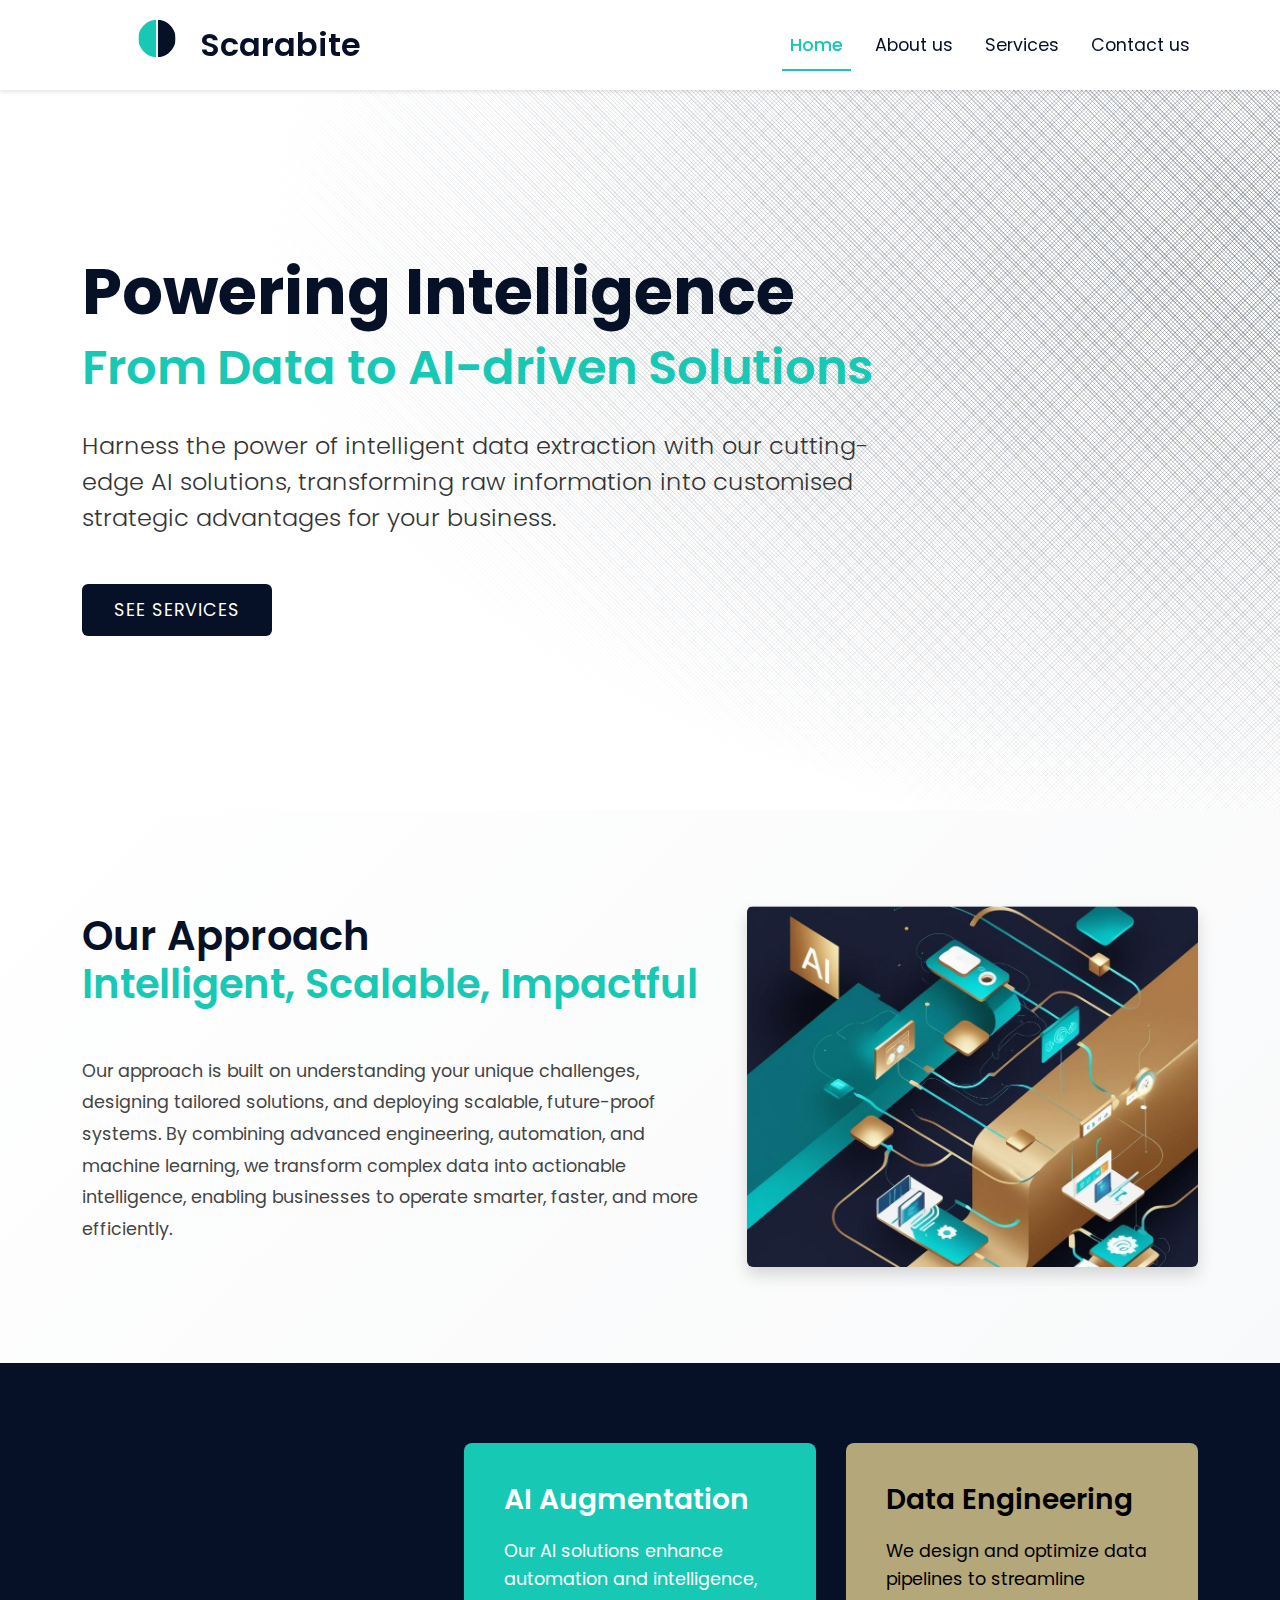
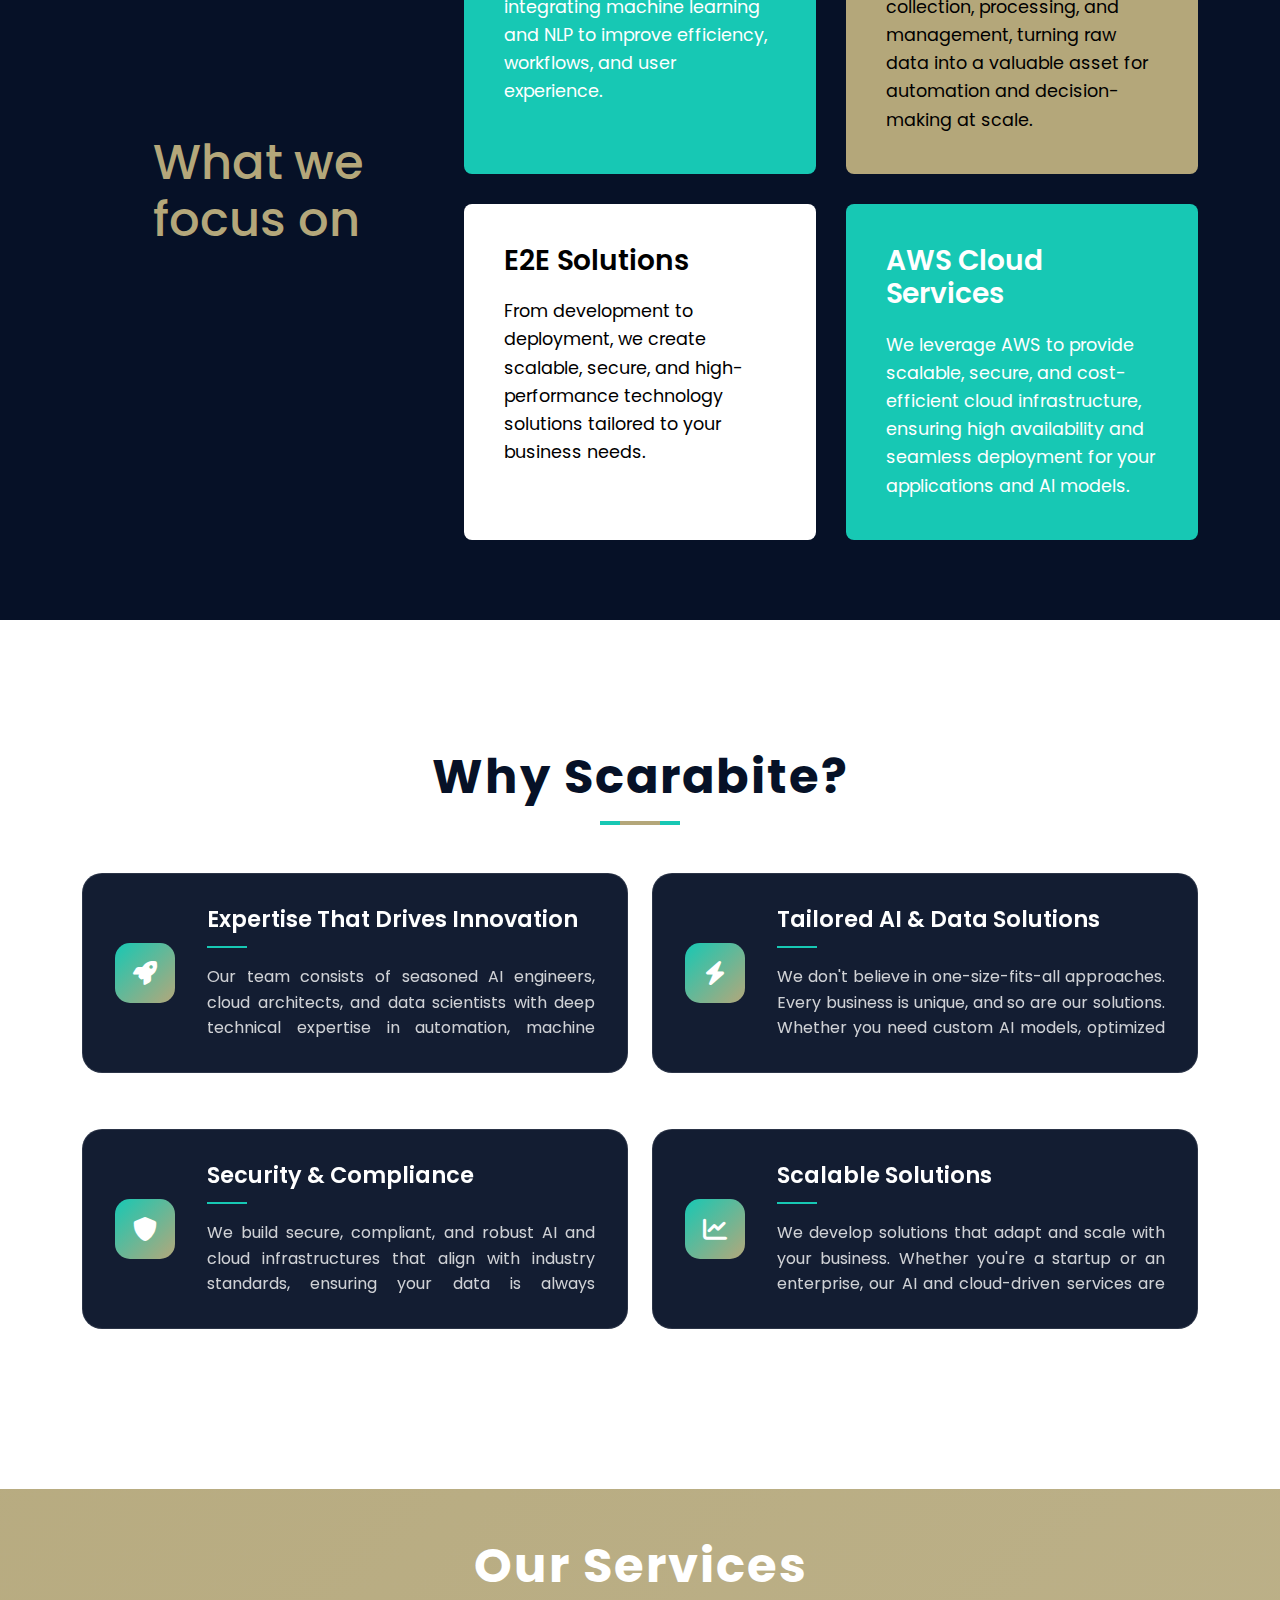
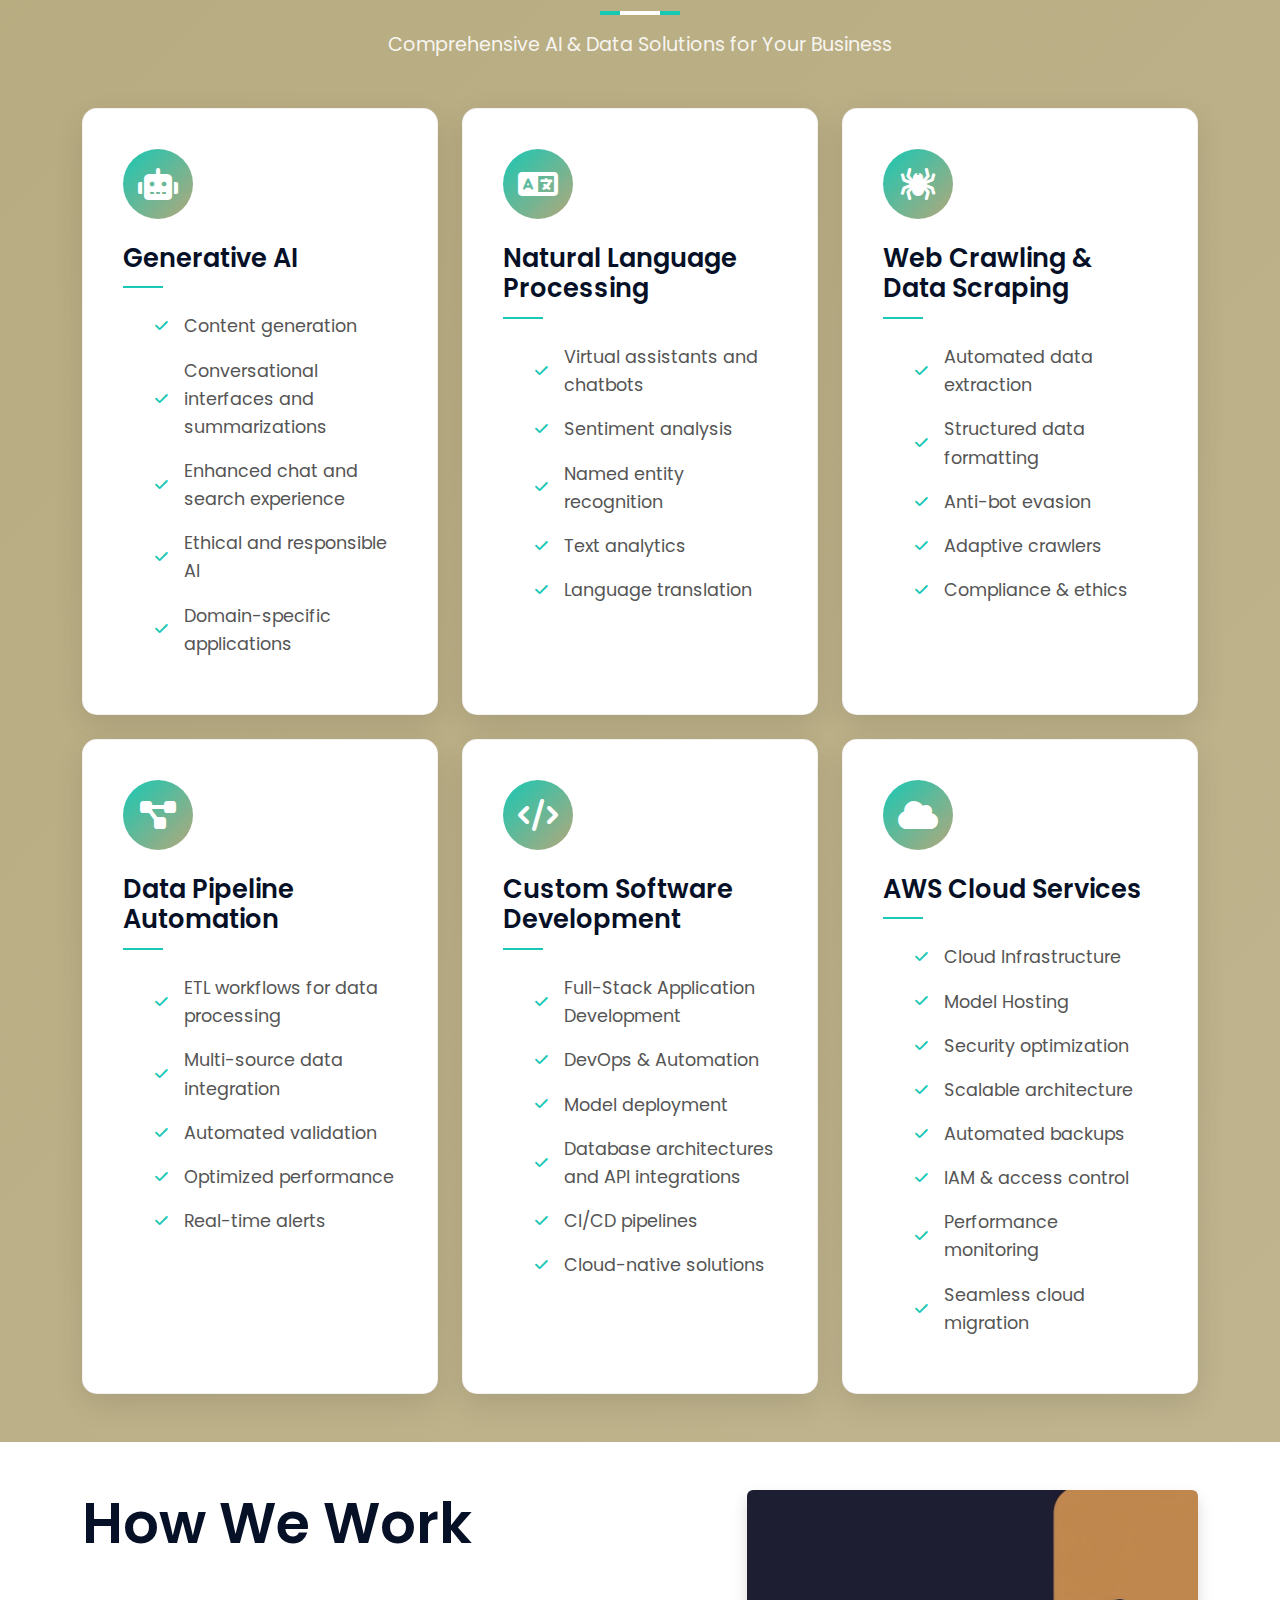
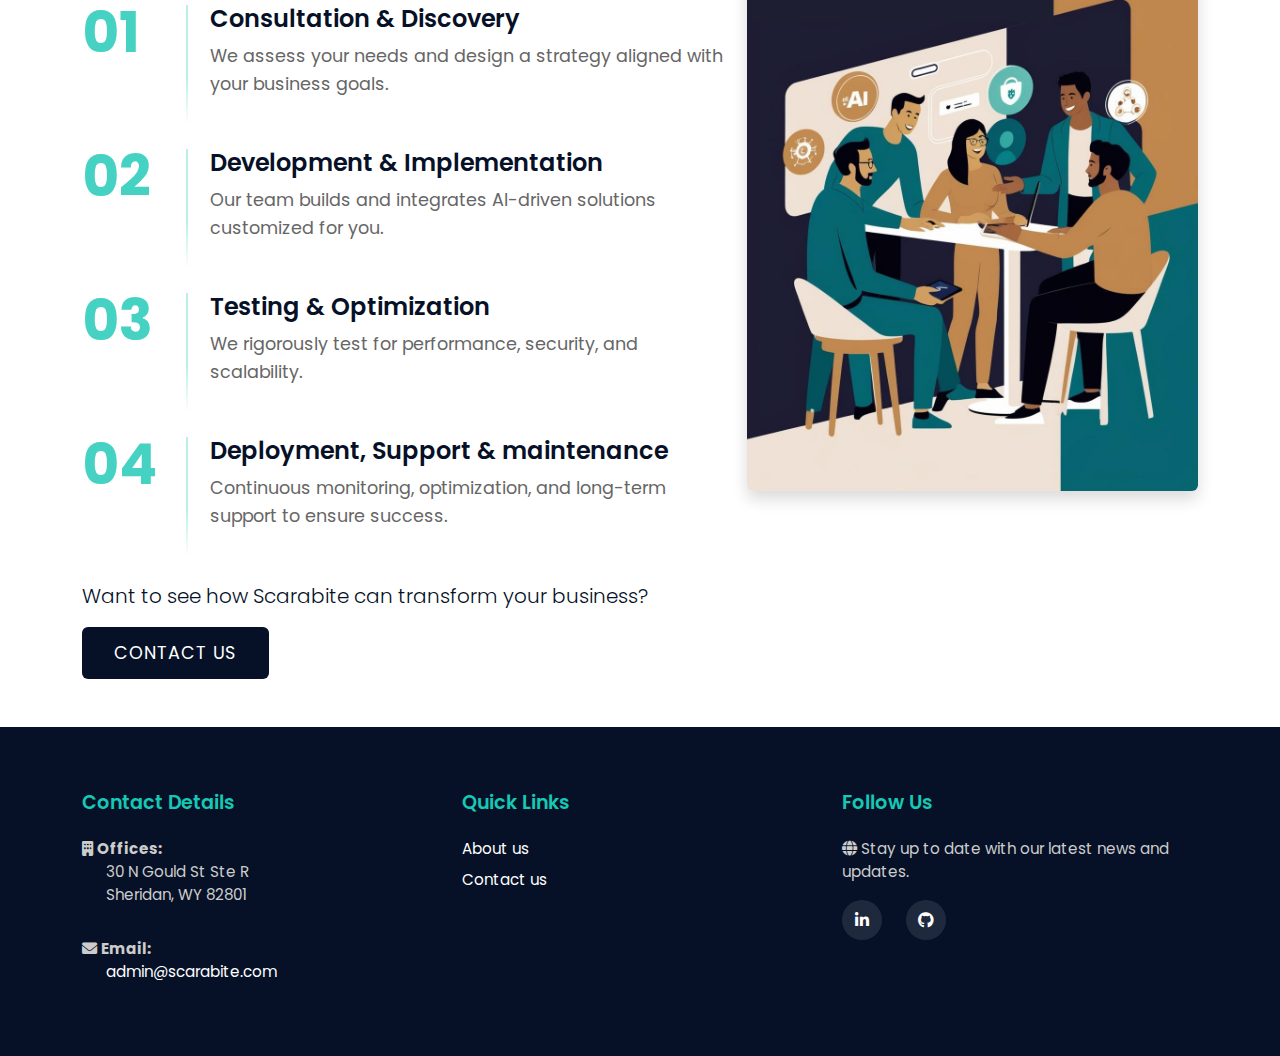
==== index.html @ 79ed215e "Add Google Analytics tracking to website pages" ====
<!DOCTYPE html>
<html lang="en">

<head>
  <meta charset="UTF-8">
  <meta name="viewport" content="width=device-width, initial-scale=1.0">
  <title> Scarabite | Home </title>
  <head-content></head-content>
  <link rel="stylesheet" href="resources/css/main.css">

</head>

<body>
  <site-header></site-header>

  <header class="hero">
    <div class="container">
      <h1>
        Powering Intelligence
        <span class="subtitle">From Data to AI-driven Solutions</span>
      </h1>
      <p class="lead">Harness the power of intelligent data extraction with our cutting-edge AI solutions, transforming
        raw information into customised strategic advantages for your business.</p>

      <a href="services.html" class="btn btn-custom mt-3">See Services</a>
    </div>
  </header>

  <section id="approach" class="approach">
    <div class="container">
      <div class="row align-items-center">
        <div class="col-lg-7">
          <h2>Our Approach
            <span class="subtitle">Intelligent, Scalable, Impactful</span>
          </h2>
          <div class="approach-intro">
            <p>Our approach is built on understanding your unique challenges, designing tailored solutions, and
              deploying
              scalable, future-proof systems. By combining advanced engineering, automation, and machine learning, we
              transform complex data into actionable intelligence, enabling businesses to operate smarter, faster, and
              more
              efficiently.</p>
          </div>
        </div>
        <div class="col-lg-5">
          <div class="approach-image">
            <img src="resources/img/content/our-approach.png" alt="Our Approach" class="img-fluid rounded shadow">
          </div>
        </div>
      </div>
    </div>
  </section>

  <section class="focus-section">
    <div class="container">
      <div class="focus-grid">
        <div class="focus-title-card">
          <h2>What we <br><span class="focus-italic">focus</span> on</h2>
        </div>
        <div class="focus-card teal">
          <h3>AI Augmentation</h3>
          <p>Our AI solutions enhance automation and intelligence, integrating machine learning and NLP to improve
            efficiency, workflows, and user experience.</p>
        </div>
        <div class="focus-card beige">
          <h3>Data Engineering</h3>
          <p>We design and optimize data pipelines to streamline collection, processing, and management, turning raw
            data into a valuable asset for automation and decision-making at scale.</p>
        </div>
        <div class="focus-card white">
          <h3>E2E Solutions</h3>
          <p>From development to deployment, we create scalable, secure, and high-performance technology solutions
            tailored to your business needs.</p>
        </div>
        <div class="focus-card teal">
          <h3>AWS Cloud Services</h3>
          <p>We leverage AWS to provide scalable, secure, and cost-efficient cloud infrastructure, ensuring high
            availability and seamless deployment for your applications and AI models.</p>
        </div>
      </div>
    </div>
  </section>

  <section class="why-us">
    <div class="container">
      <div class="section-header text-center mb-5">
        <h2>Why Scarabite?</h2>
        <div class="section-divider"></div>
      </div>
      <div class="row g-4">
        <div class="col-lg-6">
          <div class="feature-card left">
            <div class="feature-content">
              <div class="feature-icon-wrapper">
                <i class="fas fa-rocket"></i>
              </div>
              <div class="feature-text">
                <h3>Expertise That Drives Innovation</h3>
                <p>Our team consists of seasoned AI engineers, cloud architects, and data scientists with deep technical
                  expertise in automation, machine learning, and cloud infrastructure. We stay ahead of industry trends
                  to
                  provide state-of-the-art solutions that deliver real impact.</p>
              </div>
            </div>
          </div>
        </div>
        <div class="col-lg-6">
          <div class="feature-card right">
            <div class="feature-content">
              <div class="feature-icon-wrapper">
                <i class="fas fa-bolt"></i>
              </div>
              <div class="feature-text">
                <h3>Tailored AI & Data Solutions</h3>
                <p>We don't believe in one-size-fits-all approaches. Every business is unique, and so are our solutions.
                  Whether you need custom AI models, optimized data pipelines, or seamless cloud integration, we design
                  solutions that fit your exact needs.</p>
              </div>
            </div>
          </div>
        </div>
        <div class="col-lg-6">
          <div class="feature-card left">
            <div class="feature-content">
              <div class="feature-icon-wrapper">
                <i class="fas fa-shield-alt"></i>
              </div>
              <div class="feature-text">
                <h3>Security & Compliance</h3>
                <p>We build secure, compliant, and robust AI and cloud infrastructures that align with industry
                  standards,
                  ensuring your data is always protected.</p>
              </div>
            </div>
          </div>
        </div>
        <div class="col-lg-6">
          <div class="feature-card right">
            <div class="feature-content">
              <div class="feature-icon-wrapper">
                <i class="fas fa-chart-line"></i>
              </div>
              <div class="feature-text">
                <h3>Scalable Solutions</h3>
                <p>We develop solutions that adapt and scale with your business. Whether you're a startup or an
                  enterprise,
                  our AI and cloud-driven services are designed to optimize performance while reducing costs.</p>
              </div>
            </div>
          </div>
        </div>
      </div>
    </div>
  </section>

  <section id="services" class="services-section py-5">
    <div class="container">
      <div class="section-header text-center mb-5">
        <h2>Our Services</h2>
        <div class="section-divider"></div>
        <p class="section-subtitle">Comprehensive AI & Data Solutions for Your Business</p>
      </div>
      <div class="row g-4">
        <div class="col-md-4">
          <div class="service-card">
            <div class="service-icon">
              <i class="fas fa-robot"></i>
            </div>
            <h3>Generative AI</h3>
            <ul class="service-list">
              <li><i class="fas fa-check"></i>Content generation</li>
              <li><i class="fas fa-check"></i>Conversational interfaces and summarizations</li>
              <li><i class="fas fa-check"></i>Enhanced chat and search experience</li>
              <li><i class="fas fa-check"></i>Ethical and responsible AI</li>
              <li><i class="fas fa-check"></i>Domain-specific applications</li>
            </ul>
          </div>
        </div>
        <div class="col-md-4">
          <div class="service-card">
            <div class="service-icon">
              <i class="fas fa-language"></i>
            </div>
            <h3>Natural Language Processing</h3>
            <ul class="service-list">
              <li><i class="fas fa-check"></i>Virtual assistants and chatbots</li>
              <li><i class="fas fa-check"></i>Sentiment analysis</li>
              <li><i class="fas fa-check"></i>Named entity recognition</li>
              <li><i class="fas fa-check"></i>Text analytics</li>
              <li><i class="fas fa-check"></i>Language translation</li>
            </ul>
          </div>
        </div>
        <div class="col-md-4">
          <div class="service-card">
            <div class="service-icon">
              <i class="fas fa-spider"></i>
            </div>
            <h3>Web Crawling & Data Scraping</h3>
            <ul class="service-list">
              <li><i class="fas fa-check"></i>Automated data extraction</li>
              <li><i class="fas fa-check"></i>Structured data formatting</li>
              <li><i class="fas fa-check"></i>Anti-bot evasion</li>
              <li><i class="fas fa-check"></i>Adaptive crawlers</li>
              <li><i class="fas fa-check"></i>Compliance & ethics</li>
            </ul>
          </div>
        </div>
        <div class="col-md-4">
          <div class="service-card">
            <div class="service-icon">
              <i class="fas fa-project-diagram"></i>
            </div>
            <h3>Data Pipeline Automation</h3>
            <ul class="service-list">
              <li><i class="fas fa-check"></i>ETL workflows for data processing</li>
              <li><i class="fas fa-check"></i>Multi-source data integration</li>
              <li><i class="fas fa-check"></i>Automated validation</li>
              <li><i class="fas fa-check"></i>Optimized performance</li>
              <li><i class="fas fa-check"></i>Real-time alerts</li>
            </ul>
          </div>
        </div>
        <div class="col-md-4">
          <div class="service-card">
            <div class="service-icon">
              <i class="fas fa-code"></i>
            </div>
            <h3>Custom Software Development</h3>
            <ul class="service-list">
              <li><i class="fas fa-check"></i>Full-Stack Application Development</li>
              <li><i class="fas fa-check"></i>DevOps & Automation</li>
              <li><i class="fas fa-check"></i>Model deployment</li>
              <li><i class="fas fa-check"></i>Database architectures and API integrations</li>
              <li><i class="fas fa-check"></i>CI/CD pipelines</li>
              <li><i class="fas fa-check"></i>Cloud-native solutions</li>
            </ul>
          </div>
        </div>
        <div class="col-md-4">
          <div class="service-card">
            <div class="service-icon">
              <i class="fas fa-cloud"></i>
            </div>
            <h3>AWS Cloud Services</h3>
            <ul class="service-list">
              <li><i class="fas fa-check"></i>Cloud Infrastructure</li>
              <li><i class="fas fa-check"></i>Model Hosting</li>
              <li><i class="fas fa-check"></i>Security optimization</li>
              <li><i class="fas fa-check"></i>Scalable architecture</li>
              <li><i class="fas fa-check"></i>Automated backups</li>
              <li><i class="fas fa-check"></i>IAM & access control</li>
              <li><i class="fas fa-check"></i>Performance monitoring</li>
              <li><i class="fas fa-check"></i>Seamless cloud migration</li>
            </ul>
          </div>
        </div>
      </div>
    </div>
  </section>

  <section id="how-we-work" class="how-we-work py-5">
    <div class="container">
      <div class="row">
        <div class="col-lg-7">
          <h2 class="mb-5">How We Work</h2>

          <div class="work-step mb-4">
            <div class="step-number">01</div>
            <div class="step-content">
              <h3>Consultation & Discovery</h3>
              <p>We assess your needs and design a strategy aligned with your business goals.</p>
            </div>
          </div>

          <div class="work-step mb-4">
            <div class="step-number">02</div>
            <div class="step-content">
              <h3>Development & Implementation</h3>
              <p>Our team builds and integrates AI-driven solutions customized for you.</p>
            </div>
          </div>

          <div class="work-step mb-4">
            <div class="step-number">03</div>
            <div class="step-content">
              <h3>Testing & Optimization</h3>
              <p>We rigorously test for performance, security, and scalability.</p>
            </div>
          </div>

          <div class="work-step mb-4">
            <div class="step-number">04</div>
            <div class="step-content">
              <h3>Deployment, Support & maintenance</h3>
              <p>Continuous monitoring, optimization, and long-term support to ensure success.</p>
            </div>
          </div>

          <div class="mt-4">
            <p class="lead">Want to see how Scarabite can transform your business? </p>
            <a href="contact.html" class="btn btn-dark">CONTACT US</a>
          </div>
        </div>
        <div class="col-lg-5">
          <img src="resources/img/content/how-we-work.png" alt="How We Work Process" class="img-fluid rounded shadow">
        </div>
      </div>
    </div>
  </section>

  <site-footer></site-footer>

  <script src="https://cdn.jsdelivr.net/npm/bootstrap@5.3.0/dist/js/bootstrap.bundle.min.js"></script>
  <script src="components/header.js"></script>
  <script src="components/footer.js"></script>
  <script src="components/head.js"></script>
  <!-- Google tag (gtag.js) -->
  <script async src="https://www.googletagmanager.com/gtag/js?id=G-2GZDHECJCL"></script>
  <script>
    window.dataLayer = window.dataLayer || [];
    function gtag() { dataLayer.push(arguments); }
    gtag('js', new Date());
  </script>
</body>

</html>
---- resources/css/main.css ----
/* Import Poppins font from Google Fonts */
@import url('https://fonts.googleapis.com/css2?family=Poppins:wght@300;400;500;600;700&display=swap');

/* Define accent color variable */
:root {
    --brand-teal: #17C8B4;
    --neutral-beige: #B4A77A;
    --deep-blue: #061127;
}

body {
    font-family: 'Poppins', sans-serif;
    margin: 0;
    padding: 0;
    box-sizing: border-box;
    color: var(--deep-blue);
}

.logo {
    display: block;
    margin: 0;
    width: 150px;
    margin-bottom: -0.8rem;
    margin-top: -0.8em;
}

.navbar-brand {
    font-size: 2rem;
    display: flex;
    align-items: center;
    gap: 0.5rem;
}

.brand-text {
    color: var(--deep-blue);
    font-size: 2rem;
    font-weight: 600;
    margin-left: -2.5rem;
}

.navbar {
    background-color: white;
    box-shadow: 0 2px 4px rgba(0, 0, 0, 0.1);
    padding: 1rem 0;
}

.navbar-toggler {
    border: none;
    padding: 0.5rem;
    color: var(--deep-blue);
}

.navbar-toggler:focus {
    box-shadow: none;
    outline: none;
}

.navbar-toggler-icon {
    background-image: url("data:image/svg+xml,%3csvg xmlns='http://www.w3.org/2000/svg' viewBox='0 0 30 30'%3e%3cpath stroke='rgba%286, 17, 39, 0.75%29' stroke-linecap='round' stroke-miterlimit='10' stroke-width='2' d='M4 7h22M4 15h22M4 23h22'/%3e%3c/svg%3e");
}

.navbar-nav .nav-link {
    font-size: 1.1rem;
    margin-left: 1rem;
    color: var(--deep-blue);
}

.navbar-nav .nav-link.active,
.navbar-nav .nav-link[aria-current="page"] {
    color: var(--brand-teal);
    font-weight: 500;
    position: relative;
}

.navbar-nav .nav-link.active::after,
.navbar-nav .nav-link[aria-current="page"]::after {
    content: '';
    position: absolute;
    bottom: -5px;
    left: 0;
    width: 100%;
    height: 2px;
    background-color: var(--brand-teal);
    transform: scaleX(1);
    transition: transform 0.3s ease;
}

.navbar-nav .nav-link:hover {
    color: var(--brand-teal);
}

/* Hero section */
.hero {
    background: white;
    min-height: 90vh;
    padding-top: 80px;
    display: flex;
    align-items: center;
    color: black;
    text-align: left;
    position: relative;
    overflow: hidden;
}


.hero::before {
    background: linear-gradient(90deg, var(--deep-blue), var(--brand-teal));
    content: '';
    position: absolute;
    top: 0;
    right: -10%;
    width: 100%;
    height: 150%;
    background-image: repeating-linear-gradient(45deg,
            transparent,
            transparent 2px,
            rgba(6, 17, 39, 0.3) 2px,
            rgba(6, 17, 39, 0.3) 3px);
    -webkit-mask-image: radial-gradient(ellipse 80% 50% at 90% 20%,
            black,
            transparent);
    mask-image: radial-gradient(ellipse 80% 50% at 90% 20%,
            black,
            transparent);
    transform-origin: top right;
    animation: waveFlow 20s ease-in-out infinite;
}

.hero::after {
    content: '';
    position: absolute;
    top: -10%;
    right: -10%;
    width: 100%;
    height: 150%;
    background-image: repeating-linear-gradient(-45deg,
            transparent,
            transparent 2px,
            rgba(6, 17, 39, 0.24) 2px,
            rgba(6, 17, 39, 0.24) 3px);
    -webkit-mask-image: radial-gradient(ellipse 70% 50% at 95% 30%,
            black,
            transparent);
    mask-image: radial-gradient(ellipse 70% 50% at 95% 30%,
            black,
            transparent);
    transform-origin: top right;
    animation: waveFlow 15s ease-in-out infinite reverse;
}

.hero .container {
    position: relative;
    z-index: 2;
}

.hero h1 {
    font-size: 4rem;
    font-weight: 700;
    margin-bottom: 2rem;
    line-height: 1.2;
    color: var(--deep-blue);
    text-shadow: none;
    display: flex;
    flex-direction: column;
    gap: 0.5rem;
}

.hero h1 .subtitle {
    font-size: 3rem;
    color: var(--brand-teal);
    font-weight: 600;
    display: block;
}

.hero .lead {
    font-size: 1.5rem;
    font-weight: 300;
    margin-bottom: 2rem;
    max-width: 800px;
    margin-left: 0;
    margin-right: auto;
    text-shadow: none;
    color: #333;
}

.hero .btn-custom {
    background-color: var(--deep-blue);
    color: white;
    border: none;
    padding: 0.8rem 2rem;
    font-size: 1.1rem;
    text-transform: uppercase;
    letter-spacing: 1px;
    transition: all 0.3s ease;
    display: inline-block;
    margin: 0 auto;
    width: fit-content;
    cursor: pointer;
    position: relative;
    z-index: 10;
}

.hero .btn-custom:hover {
    background-color: var(--brand-teal);
    color: white;
    transform: translateY(-2px);
    box-shadow: 0 5px 15px rgba(6, 17, 39, 0.2);
    text-decoration: none;
}

.hero .btn-custom:active {
    transform: translateY(2px);
    box-shadow: 0 2px 8px rgba(6, 17, 39, 0.1);
}

/* Approach section */
.approach {
    padding: 6rem 0;
    background: linear-gradient(135deg, #ffffff 0%, #f8f9fa 100%);
}

.approach h2 {
    font-size: 2.5rem;
    font-weight: 600;
    margin-bottom: 3rem;
}

.approach h2 .subtitle {
    font-size: 2.5rem;
    color: var(--brand-teal);
    font-weight: 600;
    display: block;
}

.approach-intro {
    max-width: 900px;
    margin: 0;
    text-align: left;
    font-size: 1.1rem;
    line-height: 1.8;
    color: #444;
}

/* Focus section */
.focus-section {
    padding: 80px 0;
    background-color: var(--deep-blue);
    color: white;
}

.focus-grid {
    display: grid;
    grid-template-columns: 1fr 1fr 1fr;
    gap: 30px;
}

.focus-title-card {
    grid-row: 1 / 3;
    display: flex;
    align-items: center;
    justify-content: center;
    color: var(--neutral-beige);
}

.focus-title-card h2 {
    font-size: 3rem;
    font-weight: 500;
    margin: 0;
    line-height: 1.2;
}

.focus-card {
    padding: 40px;
    border-radius: 8px;
    transition: transform 0.3s ease;
}

.focus-card:hover {
    transform: translateY(-5px);
}

.focus-card.teal {
    background-color: var(--brand-teal);
}

.focus-card.beige {
    background-color: var(--neutral-beige);
    color: black;
}

.focus-card.white {
    background-color: white;
    color: black;
}

.focus-card h3 {
    font-size: 1.75rem;
    font-weight: 600;
    margin-bottom: 20px;
}

.focus-card p {
    font-size: 1.1rem;
    line-height: 1.6;
    margin: 0;
}

/* ----------------------------------- */
/* Why Us section */
/* ---------------------------  */

.why-us {
    padding: 8rem 0;
    position: relative;
    overflow: hidden;
}

.why-us::before {
    content: '';
    position: absolute;
    top: 0;
    left: 0;
    right: 0;
    bottom: 0;
    background: url("data:image/svg+xml,%3Csvg width='60' height='60' viewBox='0 0 60 60' xmlns='http://www.w3.org/2000/svg'%3E%3Cg fill='none' fill-rule='evenodd'%3E%3Cg fill='%23ffffff' fill-opacity='0.03'%3E%3Cpath d='M36 34v-4h-2v4h-4v2h4v4h2v-4h4v-2h-4zm0-30V0h-2v4h-4v2h4v4h2V6h4V4h-4zM6 34v-4H4v4H0v2h4v4h2v-4h4v-2H6zM6 4V0H4v4H0v2h4v4h2V6h4V4H6z'/%3E%3C/g%3E%3C/g%3E%3C/svg%3E");
    opacity: 0.1;
}

.why-us .section-header {
    margin-bottom: 4rem;
}

.why-us .section-header h2 {
    font-size: 3rem;
    font-weight: 700;
    margin-bottom: 1rem;
    /* text-transform: uppercase; */
    letter-spacing: 2px;
}

.why-us .section-divider {
    width: 80px;
    height: 4px;
    background: var(--brand-teal);
    margin: 1rem auto;
    position: relative;
}

.why-us .section-divider::after {
    content: '';
    position: absolute;
    top: 0;
    left: 50%;
    transform: translateX(-50%);
    width: 40px;
    height: 100%;
    background: var(--neutral-beige);
}

.feature-card {
    background-color: rgba(6, 17, 39, 0.95);
    -webkit-backdrop-filter: blur(10px);
    backdrop-filter: blur(10px);
    border: 1px solid rgba(255, 255, 255, 0.1);
    border-radius: 20px;
    padding: 2rem;
    margin-bottom: 2rem;
    transition: all 0.4s ease;
    position: relative;
    overflow: hidden;
    height: 200px;
    display: flex;
    align-items: center;
}

.why-us .feature-card::before {
    content: '';
    position: absolute;
    top: 0;
    left: 0;
    width: 100%;
    height: 100%;
    background: linear-gradient(135deg, rgba(23, 200, 180, 0.1) 0%, rgba(180, 167, 122, 0.1) 100%);
    opacity: 0;
    transition: opacity 0.4s ease;
}

.feature-card:hover {
    transform: translateX(10px);
    background-color: rgba(6, 17, 39, 0.85);
    border-color: rgba(255, 255, 255, 0.2);
}

.feature-card.left:hover {
    transform: translateX(-10px);
}

.feature-content {
    display: flex;
    align-items: center;
    gap: 2rem;
    height: 100%;
}

.feature-icon-wrapper {
    width: 60px;
    height: 60px;
    background: linear-gradient(135deg, var(--brand-teal) 0%, var(--neutral-beige) 100%);
    border-radius: 15px;
    display: flex;
    align-items: center;
    justify-content: center;
    flex-shrink: 0;
    transition: all 0.4s ease;
}

.feature-icon-wrapper i {
    font-size: 1.5rem;
    color: white;
    transition: all 0.4s ease;
}

.feature-card:hover .feature-icon-wrapper {
    transform: scale(1.1) rotate(5deg);
}

.feature-text {
    flex: 1;
    height: 100%;
    display: flex;
    flex-direction: column;
    justify-content: center;
}

.feature-text h3 {
    font-size: 1.4rem;
    font-weight: 600;
    color: white;
    margin-bottom: 1rem;
    position: relative;
    padding-bottom: 15px;
}

.feature-text h3::after {
    content: '';
    position: absolute;
    bottom: 0;
    left: 0;
    width: 40px;
    height: 2px;
    background: var(--brand-teal);
    transition: width 0.3s ease;
}

.feature-card:hover .feature-text h3::after {
    width: 60px;
}

.feature-text p {
    color: rgba(255, 255, 255, 0.8);
    line-height: 1.6;
    margin: 0;
    font-size: 1rem;
    text-align: justify;
    -webkit-hyphens: auto;
    hyphens: auto;
    display: -webkit-box;
    -webkit-line-clamp: 4;
    -webkit-box-orient: vertical;
    overflow: hidden;
}

/* Services section */
.services-section {
    background: linear-gradient(135deg, rgba(180, 167, 122, 0.95) 0%, rgba(180, 167, 122, 0.85) 100%);
    padding: 8rem 0 6rem;
    position: relative;
    overflow: hidden;
}

.services-section::before {
    content: '';
    position: absolute;
    top: 0;
    left: 0;
    right: 0;
    bottom: 0;
    background: url("data:image/svg+xml,%3Csvg width='60' height='60' viewBox='0 0 60 60' xmlns='http://www.w3.org/2000/svg'%3E%3Cg fill='none' fill-rule='evenodd'%3E%3Cg fill='%23ffffff' fill-opacity='0.05'%3E%3Cpath d='M36 34v-4h-2v4h-4v2h4v4h2v-4h4v-2h-4zm0-30V0h-2v4h-4v2h4v4h2V6h4V4h-4zM6 34v-4H4v4H0v2h4v4h2v-4h4v-2H6zM6 4V0H4v4H0v2h4v4h2V6h4V4H6z'/%3E%3C/g%3E%3C/g%3E%3C/svg%3E");
    opacity: 0.1;
}

.section-header {
    position: relative;
    margin-bottom: 4rem;
}

.services-section .section-header h2 {
    color: white;
    font-size: 3rem;
    font-weight: 700;
    margin-bottom: 1rem;
    /* text-transform: uppercase; */
    letter-spacing: 2px;
}

.section-divider {
    width: 80px;
    height: 4px;
    background: var(--brand-teal);
    margin: 1rem auto;
    position: relative;
}

.section-divider::after {
    content: '';
    position: absolute;
    top: 0;
    left: 50%;
    transform: translateX(-50%);
    width: 40px;
    height: 100%;
    background: white;
}

.section-subtitle {
    color: rgba(255, 255, 255, 0.9);
    font-size: 1.2rem;
    margin-top: 1rem;
}

.service-card {
    background-color: white;
    padding: 2.5rem;
    border-radius: 15px;
    box-shadow: 0 10px 30px rgba(0, 0, 0, 0.1);
    height: 100%;
    transition: all 0.4s cubic-bezier(0.165, 0.84, 0.44, 1);
    position: relative;
    overflow: hidden;
    border: 1px solid rgba(0, 0, 0, 0.05);
}

.service-card::before {
    content: '';
    position: absolute;
    top: 0;
    left: 0;
    width: 100%;
    height: 4px;
    background: var(--brand-teal);
    transform: scaleX(0);
    transform-origin: left;
    transition: transform 0.4s ease;
}

.service-card:hover {
    transform: translateY(-10px);
    box-shadow: 0 20px 40px rgba(0, 0, 0, 0.15);
}

.service-card:hover::before {
    transform: scaleX(1);
}

.service-icon {
    width: 70px;
    height: 70px;
    background: linear-gradient(135deg, var(--brand-teal) 0%, var(--neutral-beige) 100%);
    border-radius: 50%;
    display: flex;
    align-items: center;
    justify-content: center;
    margin-bottom: 1.5rem;
    transition: all 0.3s ease;
}

.service-icon i {
    font-size: 2rem;
    color: white;
}

.service-card:hover .service-icon {
    transform: scale(1.1) rotate(5deg);
}

.service-card h3 {
    color: var(--deep-blue);
    font-size: 1.6rem;
    font-weight: 600;
    margin-bottom: 1.5rem;
    position: relative;
    padding-bottom: 15px;
}

.service-card h3::after {
    content: '';
    position: absolute;
    bottom: 0;
    left: 0;
    width: 40px;
    height: 2px;
    background: var(--brand-teal);
    transition: width 0.3s ease;
}

.service-card:hover h3::after {
    width: 60px;
}

.service-list {
    list-style: none;
    padding-left: 0;
    margin-top: 1.5rem;
}

.service-list li {
    margin-bottom: 1rem;
    position: relative;
    padding-left: 2rem;
    color: #555;
    font-size: 1.1rem;
    line-height: 1.6;
    display: flex;
    align-items: center;
}

.service-list li i {
    color: var(--brand-teal);
    margin-right: 1rem;
    font-size: 0.9rem;
    transition: transform 0.3s ease;
}

.service-card:hover .service-list li i {
    transform: translateX(5px);
}

/* How We Work section */
.how-we-work {
    background-color: #ffffff;
    padding: 100px 0;
}

.how-we-work h2 {
    font-size: 3.5rem;
    font-weight: 600;
    color: var(--deep-blue);
}

.work-step {
    display: flex;
    align-items: flex-start;
    gap: 3rem;
    position: relative;
    min-height: 120px;
    padding-left: 0;
}

.step-number {
    font-size: 3.5rem;
    font-weight: 700;
    color: var(--brand-teal);
    line-height: 1;
    width: 80px;
    opacity: 0.8;
    text-align: right;
    padding-right: 1.5rem;
    position: relative;
    z-index: 1;
    flex-shrink: 0;
}

.step-content {
    flex: 1;
    position: relative;
    z-index: 1;
    padding-left: 0;
}

.step-content h3 {
    font-size: 1.5rem;
    font-weight: 600;
    color: var(--deep-blue);
    margin-bottom: 0.5rem;
}

.step-content p {
    font-size: 1.1rem;
    color: #666;
    line-height: 1.6;
    margin: 0;
}

.work-step:not(:last-child)::after {
    content: '';
    position: absolute;
    left: calc(80px + 1.5rem);
    top: 0;
    width: 2px;
    height: 100%;
    background: linear-gradient(to bottom, var(--brand-teal) 60%, transparent);
    opacity: 0.3;
    z-index: 0;
}

.how-we-work .btn-dark {
    background-color: var(--deep-blue);
    color: white;
    border: none;
    padding: 0.8rem 2rem;
    font-size: 1.1rem;
    text-transform: uppercase;
    letter-spacing: 1px;
    transition: all 0.3s ease;
    display: inline-block;
    margin: 0 auto;
    width: fit-content;
    cursor: pointer;
    position: relative;
    z-index: 10;
}

.how-we-work .btn-dark:hover {
    background-color: var(--brand-teal);
    color: white;
    transform: translateY(-2px);
    box-shadow: 0 5px 15px rgba(6, 17, 39, 0.2);
    text-decoration: none;
}

.how-we-work .btn-dark:active {
    transform: translateY(2px);
    box-shadow: 0 2px 8px rgba(6, 17, 39, 0.1);
}

/* Footer */
.footer {
    background-color: var(--deep-blue);
    color: #fff;
    padding: 4rem 0 2rem;
}

.footer h4 {
    color: var(--brand-teal);
    font-size: 1.2rem;
    font-weight: 600;
    margin-bottom: 1.5rem;
}

.footer-contact {
    margin-bottom: 2rem;
}

.footer-contact p {
    color: #ccc;
    margin-bottom: 0.5rem;
    font-size: 0.95rem;
}

.footer-contact a {
    color: #fff;
    text-decoration: none;
    transition: color 0.3s ease;
}

.footer-contact a:hover {
    color: var(--brand-teal);
}

.social-links {
    list-style: none;
    padding: 0;
    margin: 1rem 0;
    display: flex;
    gap: 1.5rem;
}

.social-links a {
    color: #fff;
    transition: all 0.3s ease;
    display: flex;
    align-items: center;
    justify-content: center;
    width: 40px;
    height: 40px;
    border-radius: 50%;
    background: rgba(255, 255, 255, 0.1);
}

.social-links a:hover {
    color: var(--brand-teal);
    background: rgba(255, 255, 255, 0.2);
    transform: translateY(-3px);
}

.footer-bottom {
    border-top: 1px solid rgba(255, 255, 255, 0.1);
    margin-top: 3rem;
    padding-top: 2rem;
    text-align: center;
    color: #999;
    font-size: 0.9rem;
}



/* Animations */
@keyframes waveFlow {
    0% {
        transform: rotate(0deg);
    }

    100% {
        transform: rotate(360deg);
    }
}

/* Media Queries */
@media (max-width: 992px) {
    .focus-grid {
        grid-template-columns: 1fr 1fr;
    }

    .focus-title-card {
        grid-column: 1 / -1;
        grid-row: 1;
        padding: 40px;
    }

    .how-we-work {
        padding: 60px 0;
    }

    .how-we-work h2 {
        font-size: 2.8rem;
        margin-bottom: 3rem;
    }

    .step-number {
        font-size: 3rem;
        min-width: 60px;
    }

    .step-content h3 {
        font-size: 1.3rem;
    }

    .work-step:not(:last-child)::after {
        left: calc(60px + 1.5rem);
    }
}

@media (max-width: 768px) {
    .hero {
        padding-top: 100px;
        min-height: 100vh;
    }

    .hero h1 {
        font-size: 2.5rem;
    }

    .hero h1 .subtitle {
        font-size: 2rem;
    }

    .hero .lead {
        font-size: 1.2rem;
    }

    .feature-card {
        margin-bottom: 2rem;
    }

    .how-we-work h2 {
        font-size: 2.4rem;
    }

    .work-step {
        gap: 1.5rem;
    }

    .step-number {
        font-size: 2.5rem;
        min-width: 50px;
    }

    .step-content h3 {
        font-size: 1.2rem;
    }

    .step-content p {
        font-size: 1rem;
    }

    .work-step:not(:last-child)::after {
        left: calc(50px + 1.5rem);
    }

    /* Add responsive styles for contact section */
    .how-we-work .mt-4 {
        padding: 1.5rem;
        text-align: center;
    }

    .how-we-work .lead {
        font-size: 1.1rem;
        margin-bottom: 1.5rem;
        padding: 0 1rem;
    }

    .how-we-work .btn-dark {
        width: 100%;
        max-width: 280px;
        padding: 1rem;
        margin: 0 auto;
        display: block;
        font-size: 1rem;
    }

    .focus-grid {
        grid-template-columns: 1fr;
    }

    .focus-title-card h2 {
        font-size: 2.5rem;
    }

    .services-section {
        padding: 6rem 0 4rem;
    }

    .section-header h2 {
        font-size: 2.5rem;
    }

    .section-subtitle {
        font-size: 1.1rem;
    }

    .service-card {
        padding: 2rem;
    }

    .service-icon {
        width: 60px;
        height: 60px;
    }

    .service-icon i {
        font-size: 1.8rem;
    }

    .service-card h3 {
        font-size: 1.4rem;
    }

    .service-list li {
        font-size: 1rem;
    }

    .why-us {
        padding: 6rem 0;
    }

    .why-us h2 {
        font-size: 2.5rem;
    }

    .feature-card {
        height: 180px;
        padding: 1.5rem;
    }

    .feature-content {
        gap: 1.5rem;
    }

    .feature-icon-wrapper {
        width: 50px;
        height: 50px;
    }

    .feature-icon-wrapper i {
        font-size: 1.3rem;
    }

    .feature-text h3 {
        font-size: 1.3rem;
    }
}

@media (max-width: 991px) {
    .navbar-collapse {
        background: white;
        padding: 1rem;
        border-radius: 8px;
        margin-top: 1rem;
        box-shadow: 0 4px 6px rgba(0, 0, 0, 0.1);
    }

    .navbar-nav .nav-link {
        margin: 0.5rem 0;
        padding: 0.5rem 1rem;
        border-radius: 4px;
    }

    .navbar-nav .nav-link:hover {
        background-color: rgba(23, 200, 180, 0.1);
    }

    .logo {
        width: 120px;
        margin: 0;
    }
}
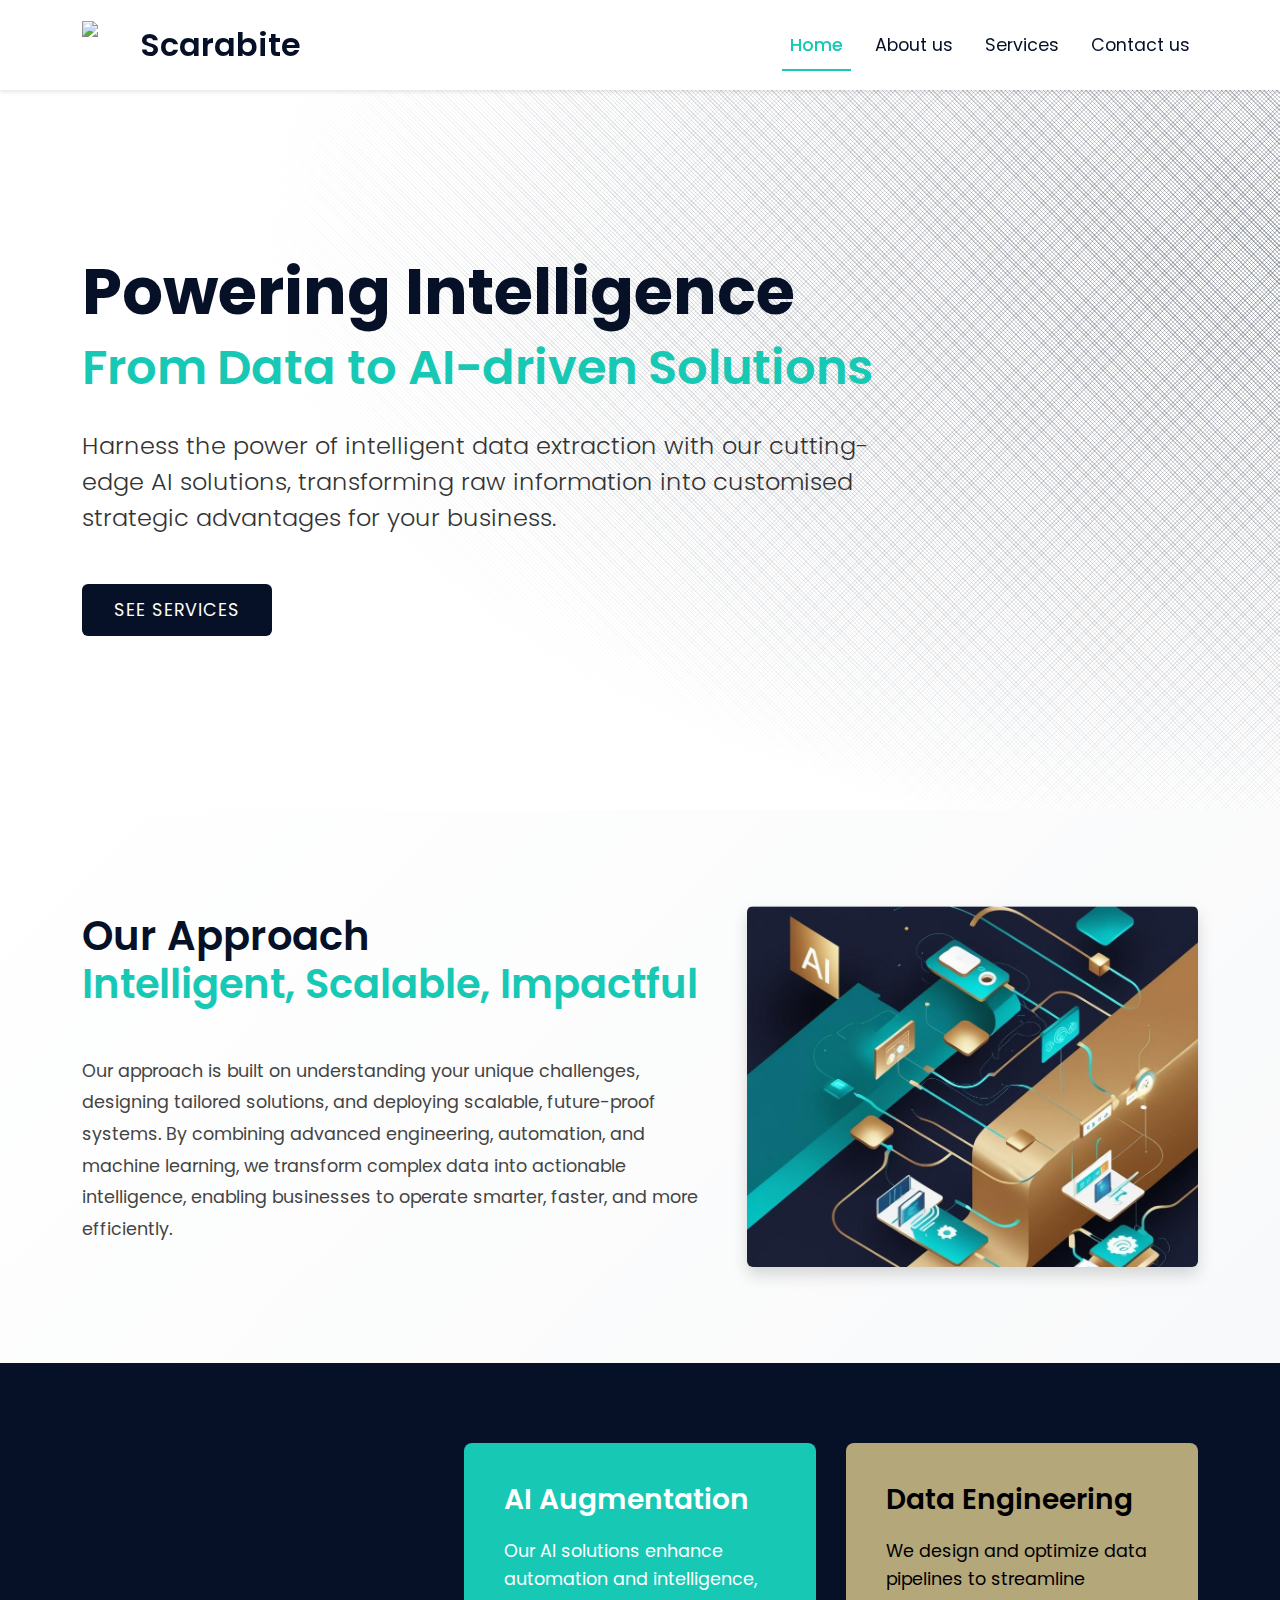
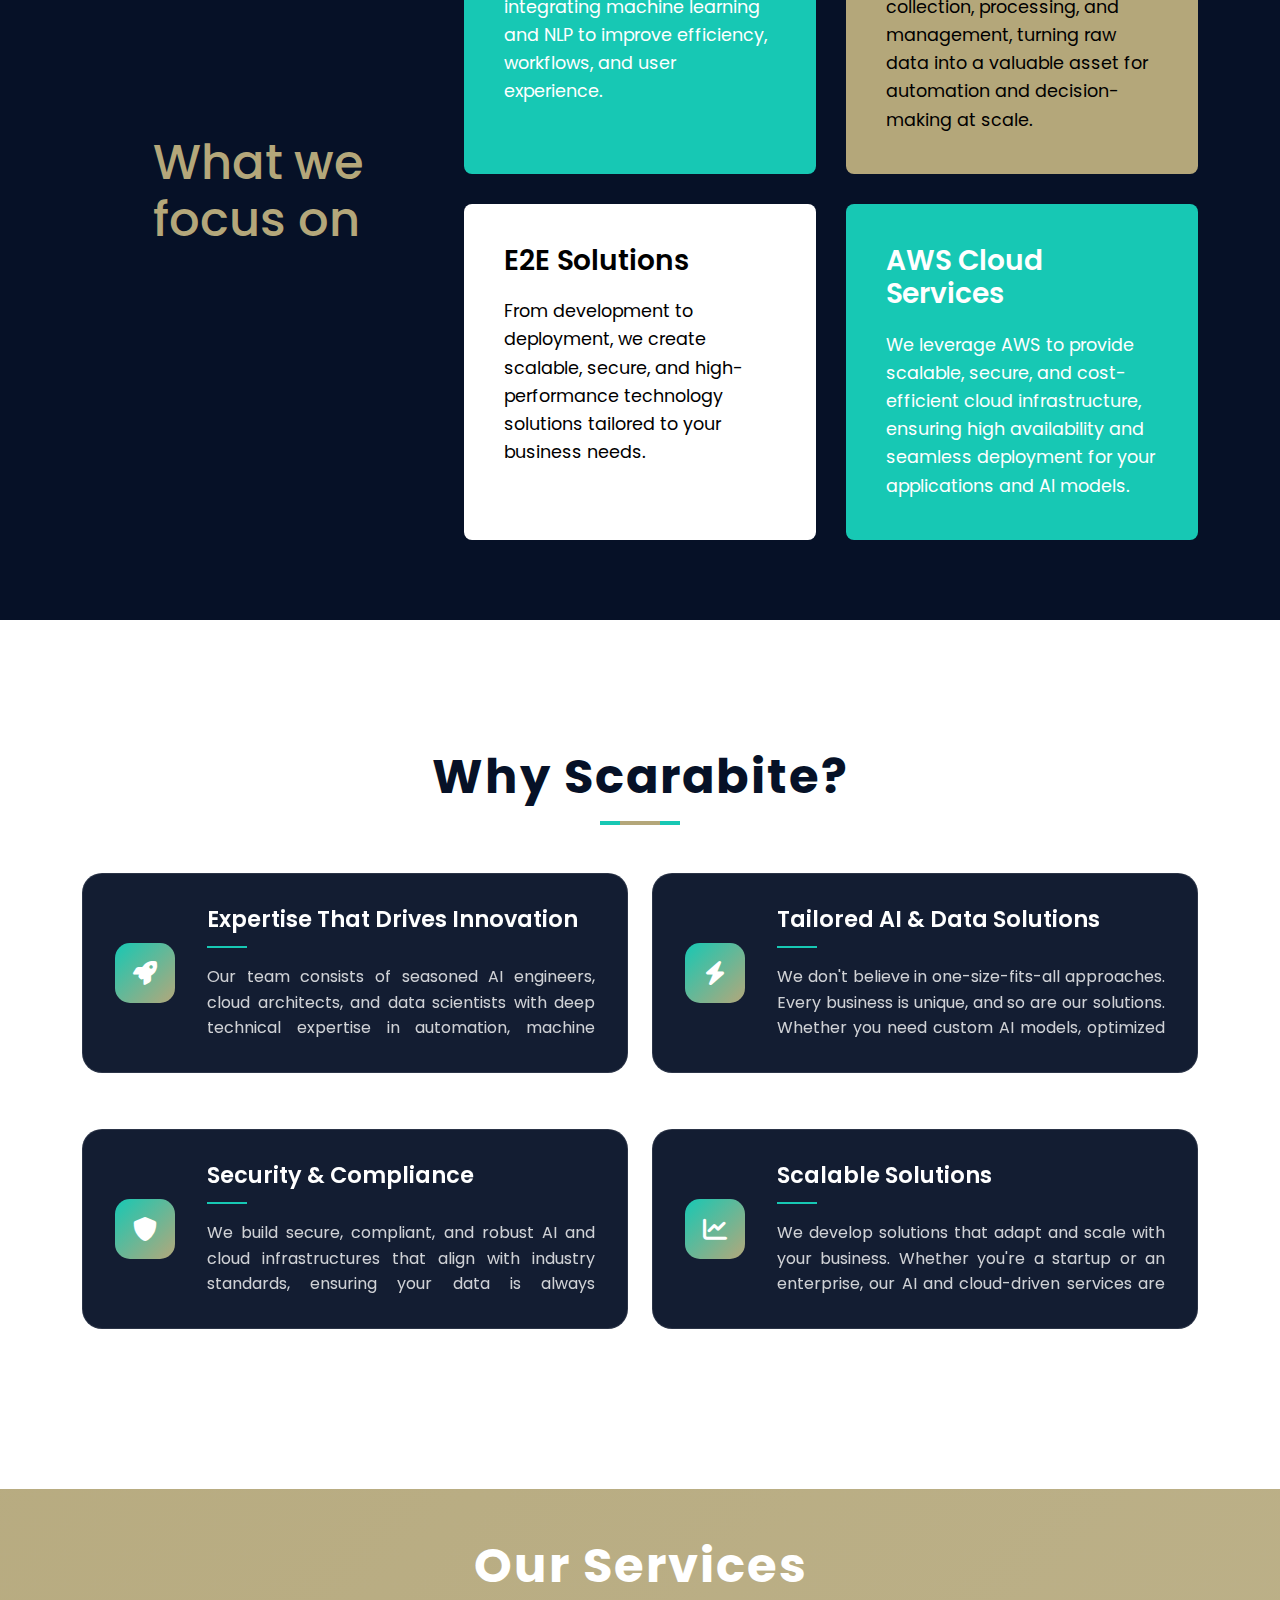
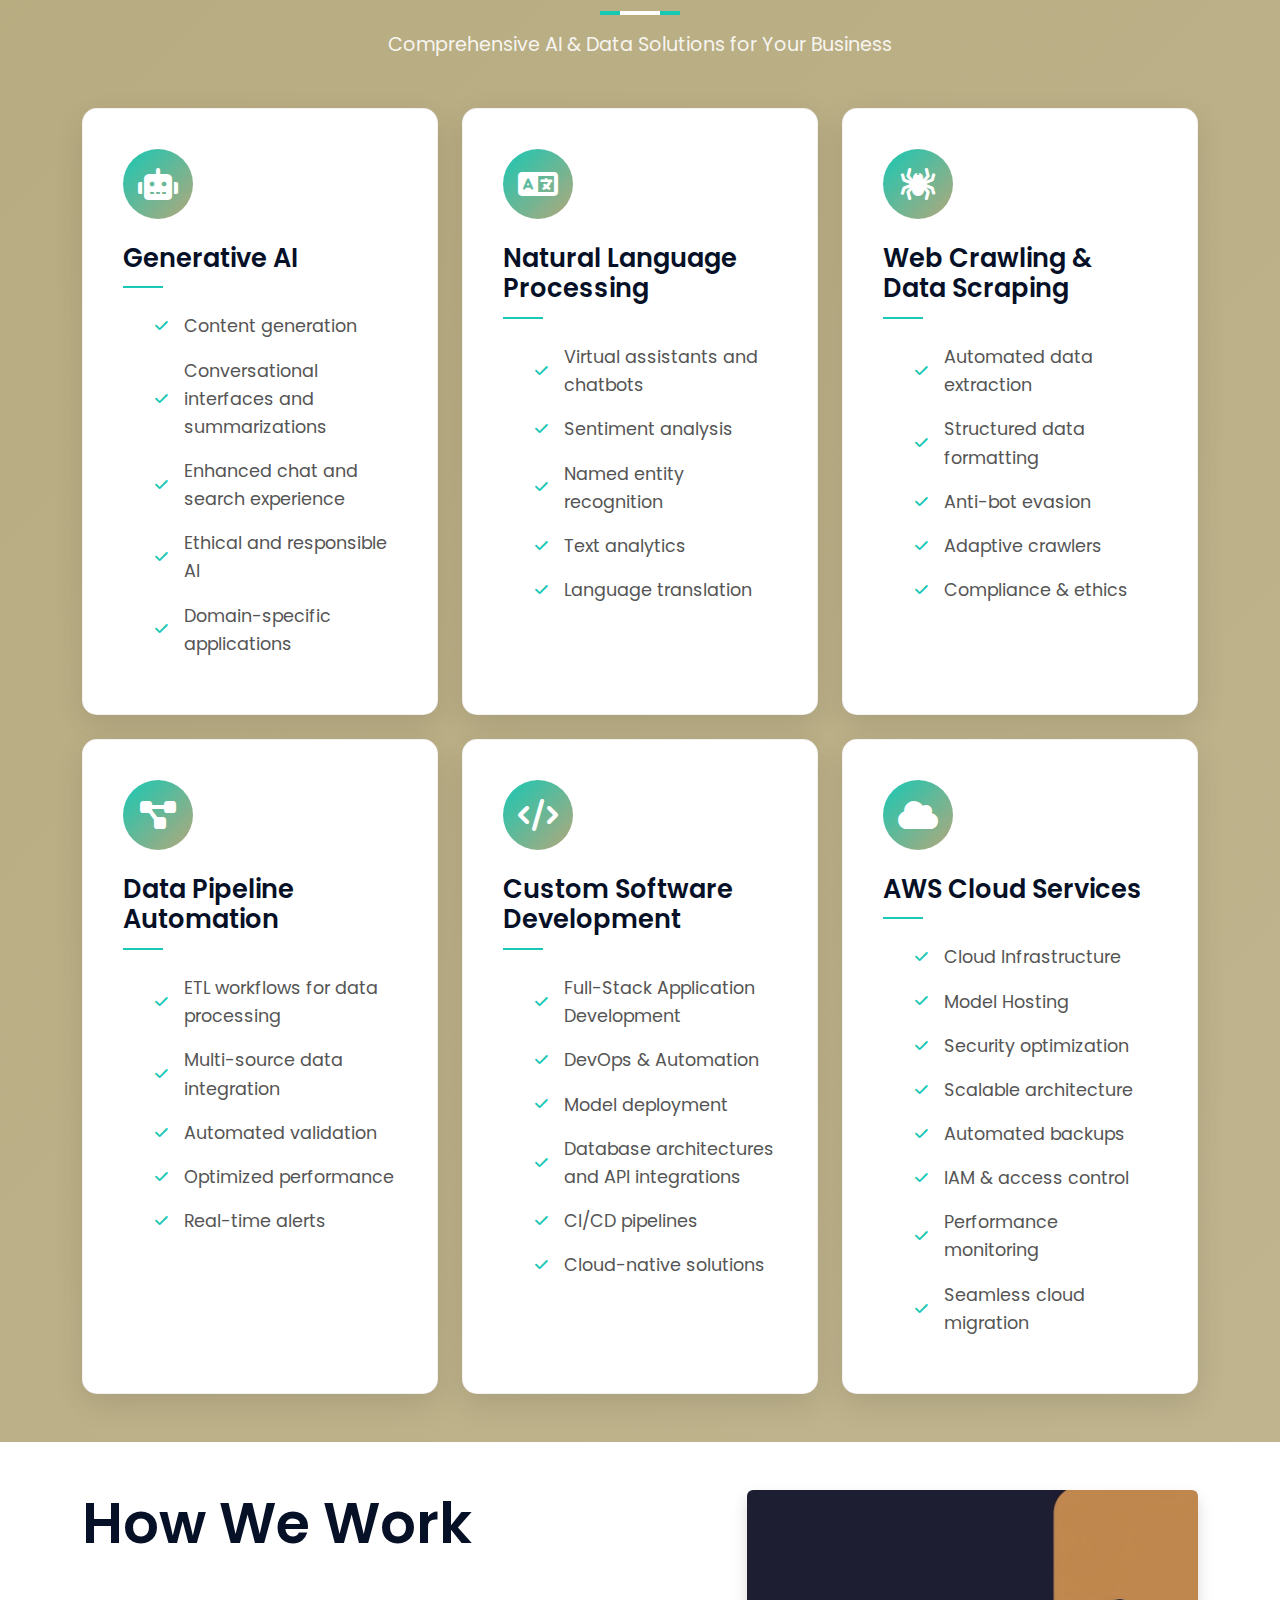
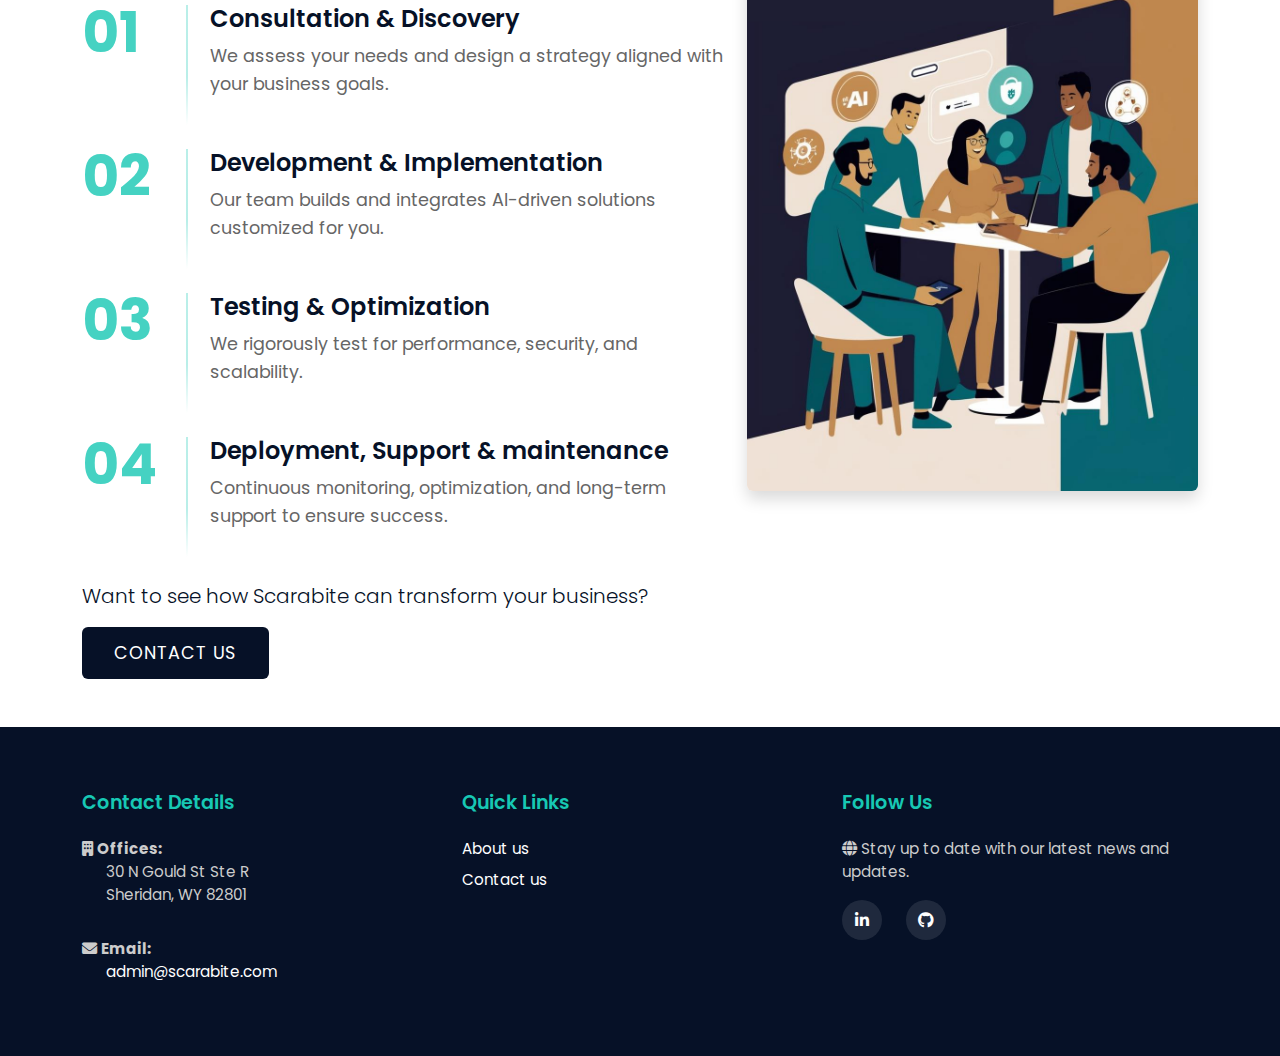
==== commit a0e7e5b4: "Update button styles and logo in header" ====
--- a/index.html
+++ b/index.html
@@ -299,7 +299,7 @@
 
           <div class="mt-4">
             <p class="lead">Want to see how Scarabite can transform your business? </p>
-            <a href="contact.html" class="btn btn-dark">CONTACT US</a>
+            <a href="contact.html" class="btn btn-custom ">CONTACT US</a>
           </div>
         </div>
         <div class="col-lg-5">
--- a/resources/css/main.css
+++ b/resources/css/main.css
@@ -16,26 +16,75 @@
     color: var(--deep-blue);
 }
 
-.logo {
+.btn-custom {
+    background: var(--deep-blue);
+    color: white;
+    border: none;
+    padding: 0.8rem 2rem;
+    font-size: 1.1rem;
+    text-transform: uppercase;
+    letter-spacing: 1px;
+    transition: transform 0.3s ease, box-shadow 0.3s ease;
+    display: inline-block;
+    margin: 0 auto;
+    width: fit-content;
+    cursor: pointer;
+    position: relative;
+    z-index: 10;
+    background-size: 300% 100%;
+    background-image: linear-gradient(to left,
+            var(--brand-teal) 0%,
+            var(--brand-teal) 45%,
+            var(--deep-blue) 55%,
+            var(--deep-blue) 100%);
+    animation: gradientSlideRight 1s ease forwards;
+}
+
+.btn-custom:hover {
+    color: white;
+    transform: translateY(-2px);
+    box-shadow: 0 5px 15px rgba(6, 17, 39, 0.2);
+    text-decoration: none;
+    animation: gradientSlideLeft 1s ease forwards;
+}
+
+@keyframes gradientSlideLeft {
+    0% {
+        background-position: 100% 50%;
+    }
+
+    100% {
+        background-position: 0% 50%;
+    }
+}
+
+@keyframes gradientSlideRight {
+    0% {
+        background-position: 0% 50%;
+    }
+
+    100% {
+        background-position: 100% 50%;
+    }
+}
+
+.navbar-logo {
     display: block;
     margin: 0;
-    width: 150px;
-    margin-bottom: -0.8rem;
-    margin-top: -0.8em;
+    width: 50px;
 }
 
 .navbar-brand {
     font-size: 2rem;
     display: flex;
     align-items: center;
-    gap: 0.5rem;
+    gap: 2rem;
 }
 
 .brand-text {
     color: var(--deep-blue);
     font-size: 2rem;
     font-weight: 600;
-    margin-left: -2.5rem;
 }
 
 .navbar {
@@ -101,7 +150,6 @@
     position: relative;
     overflow: hidden;
 }
-
 
 .hero::before {
     background: linear-gradient(90deg, var(--deep-blue), var(--brand-teal));
@@ -183,36 +231,6 @@
     color: #333;
 }
 
-.hero .btn-custom {
-    background-color: var(--deep-blue);
-    color: white;
-    border: none;
-    padding: 0.8rem 2rem;
-    font-size: 1.1rem;
-    text-transform: uppercase;
-    letter-spacing: 1px;
-    transition: all 0.3s ease;
-    display: inline-block;
-    margin: 0 auto;
-    width: fit-content;
-    cursor: pointer;
-    position: relative;
-    z-index: 10;
-}
-
-.hero .btn-custom:hover {
-    background-color: var(--brand-teal);
-    color: white;
-    transform: translateY(-2px);
-    box-shadow: 0 5px 15px rgba(6, 17, 39, 0.2);
-    text-decoration: none;
-}
-
-.hero .btn-custom:active {
-    transform: translateY(2px);
-    box-shadow: 0 2px 8px rgba(6, 17, 39, 0.1);
-}
-
 /* Approach section */
 .approach {
     padding: 6rem 0;
@@ -802,8 +820,6 @@
     font-size: 0.9rem;
 }
 
-
-
 /* Animations */
 @keyframes waveFlow {
     0% {
@@ -1009,8 +1025,14 @@
         background-color: rgba(23, 200, 180, 0.1);
     }
 
-    .logo {
-        width: 120px;
+    .navbar-logo {
+        width: 30px;
         margin: 0;
     }
+
+    .brand-text {
+        font-size: 1.5rem;
+    }
+
+
 }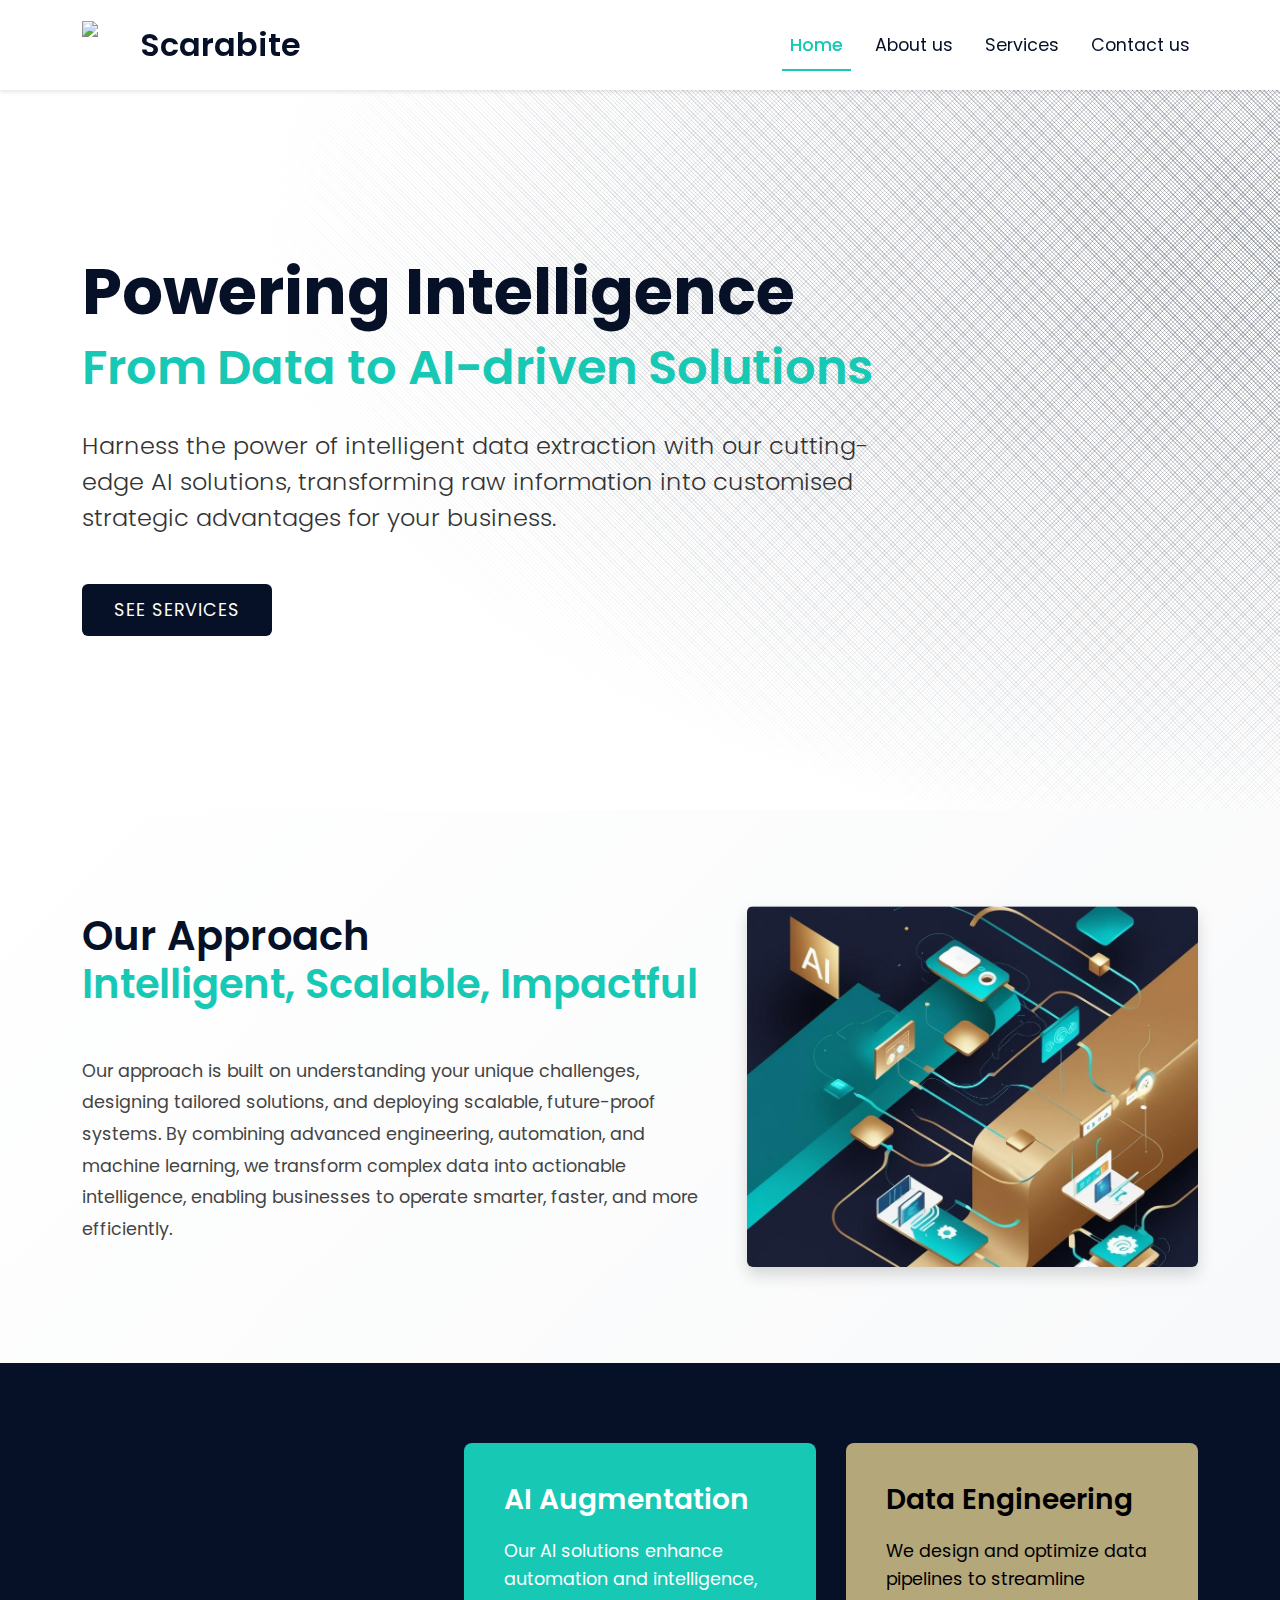
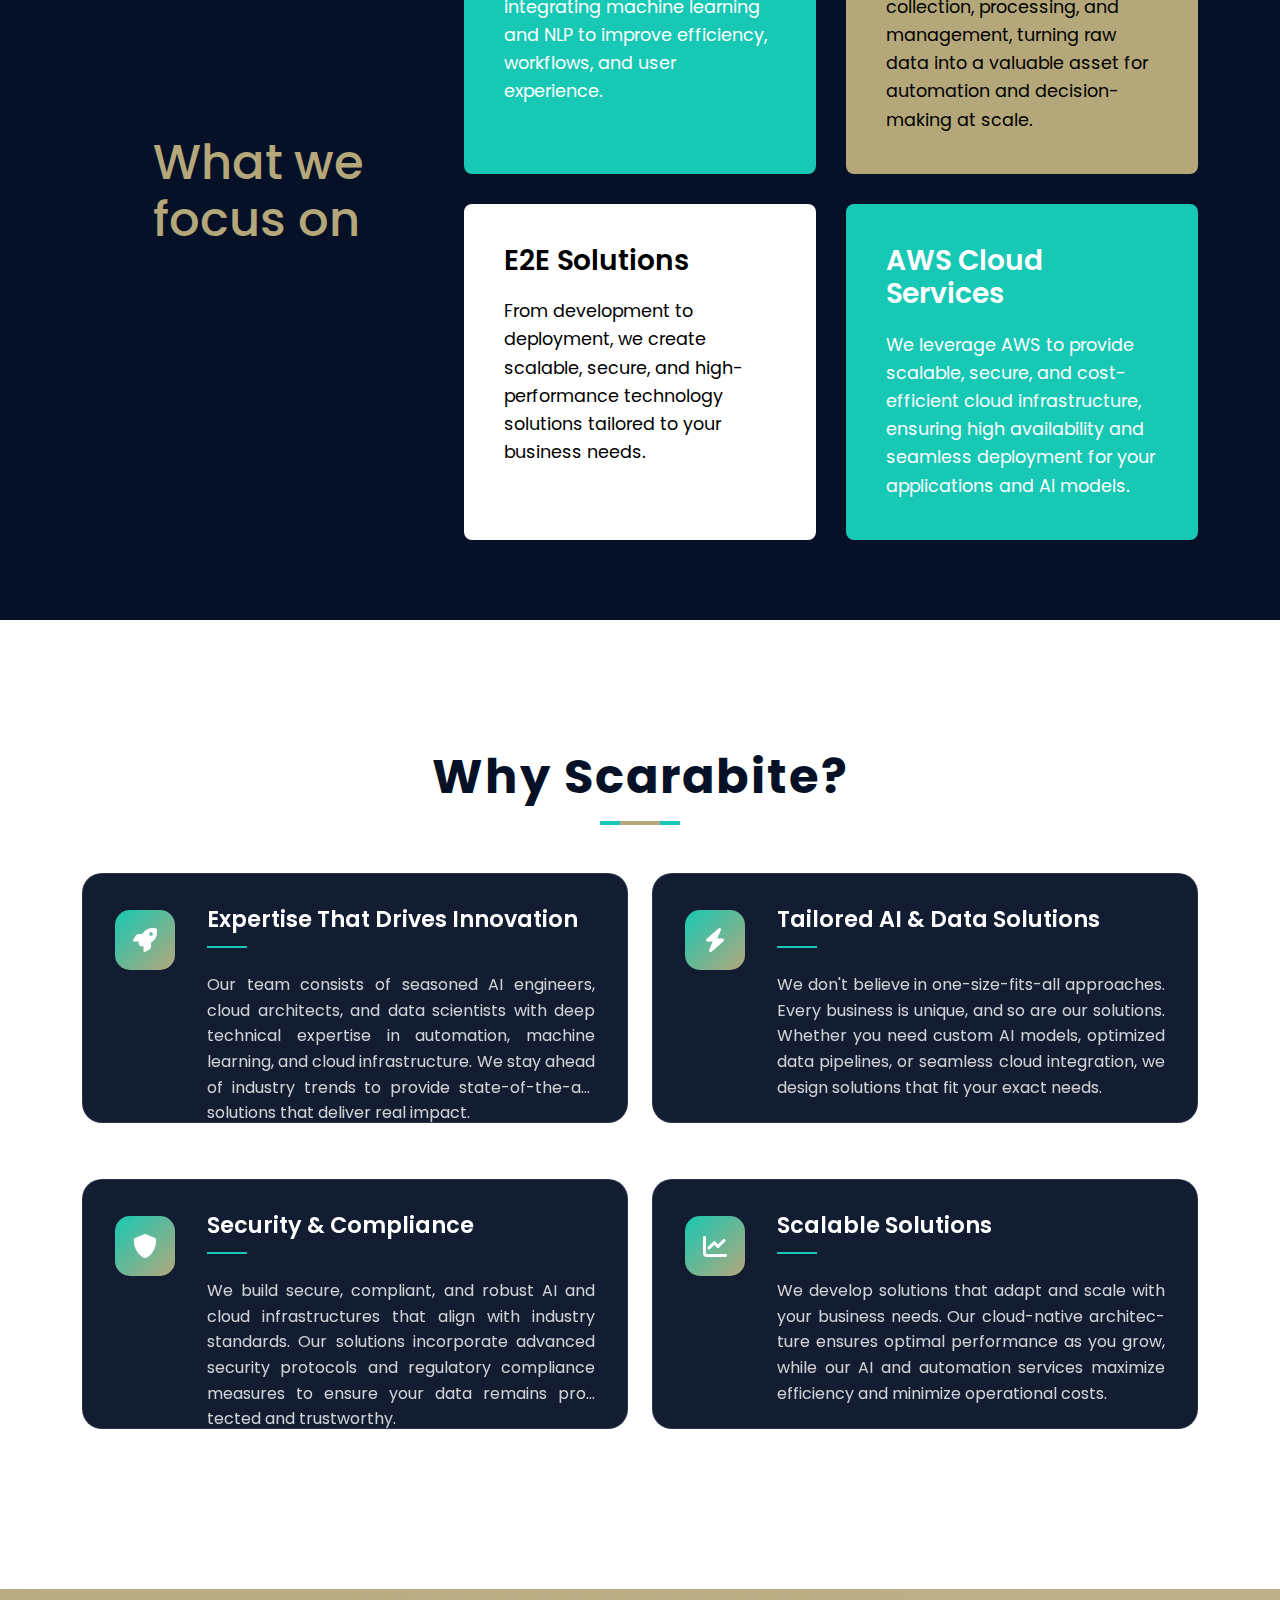
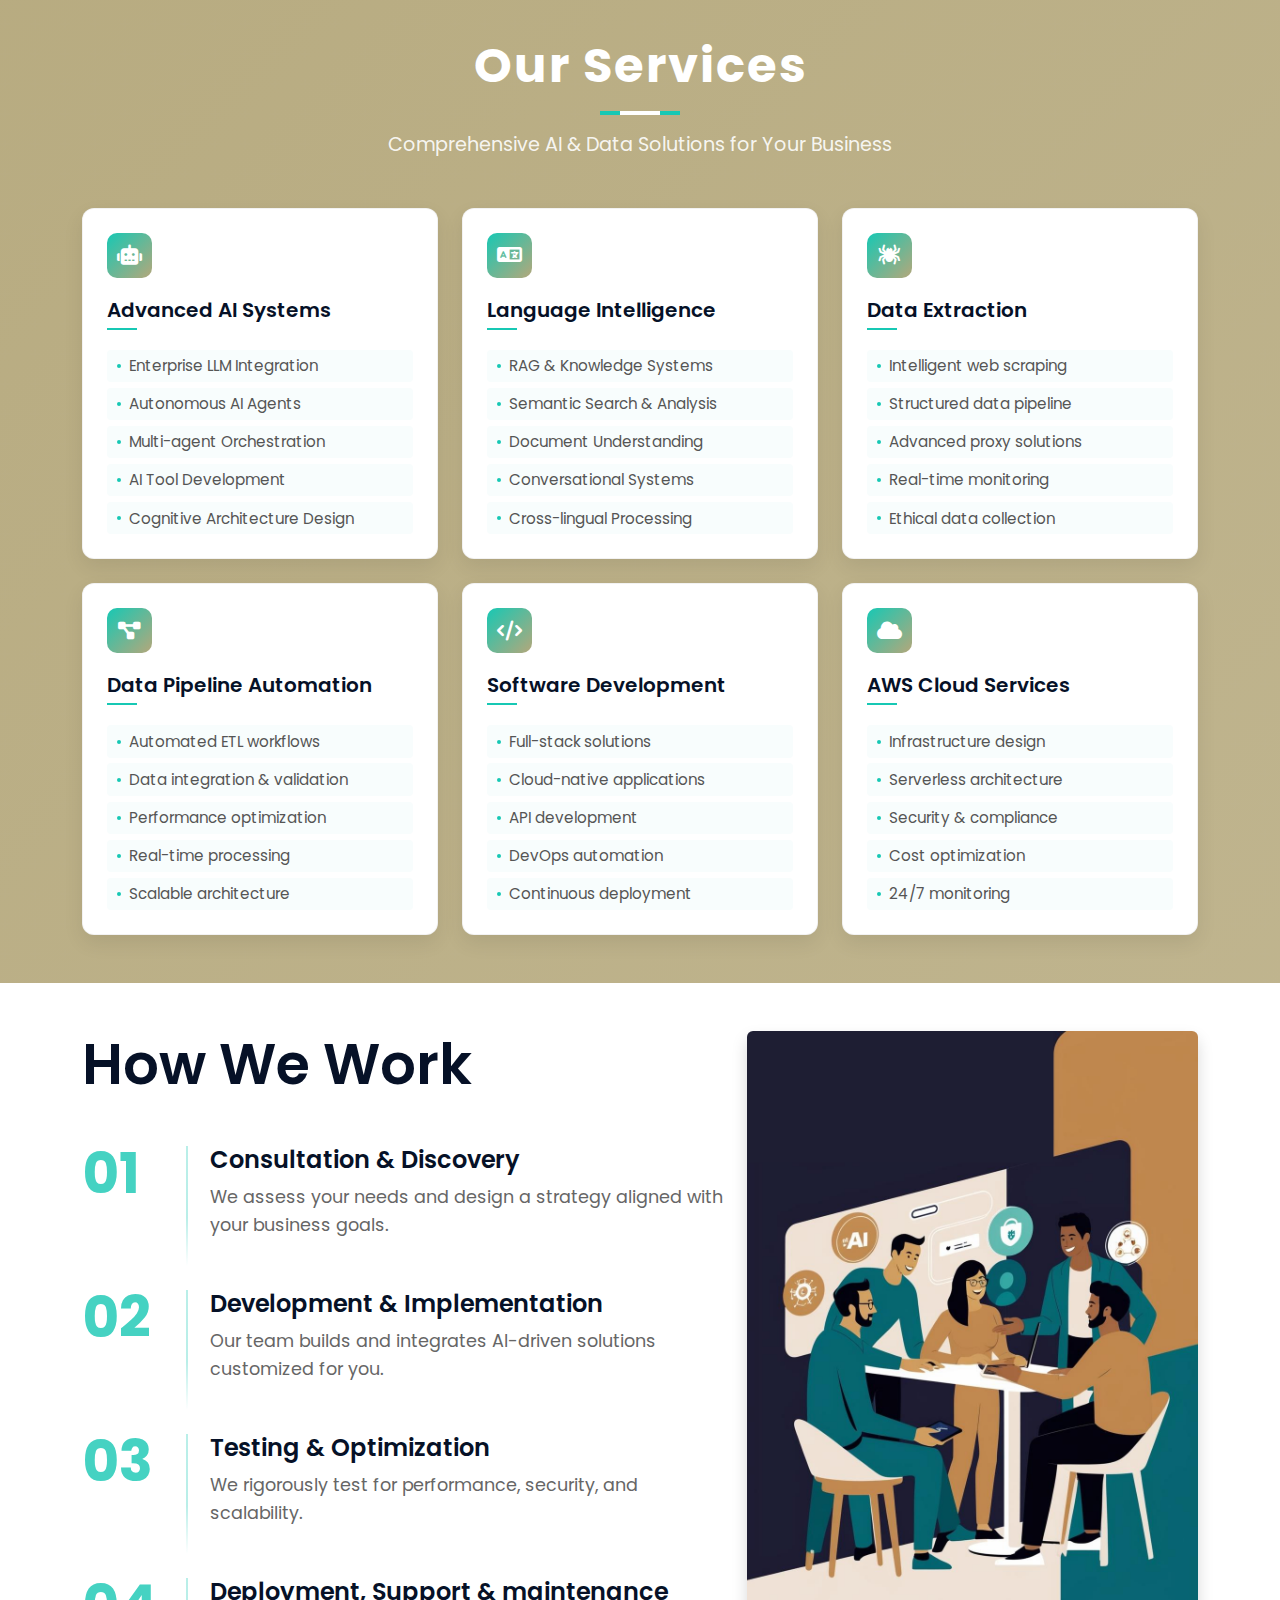
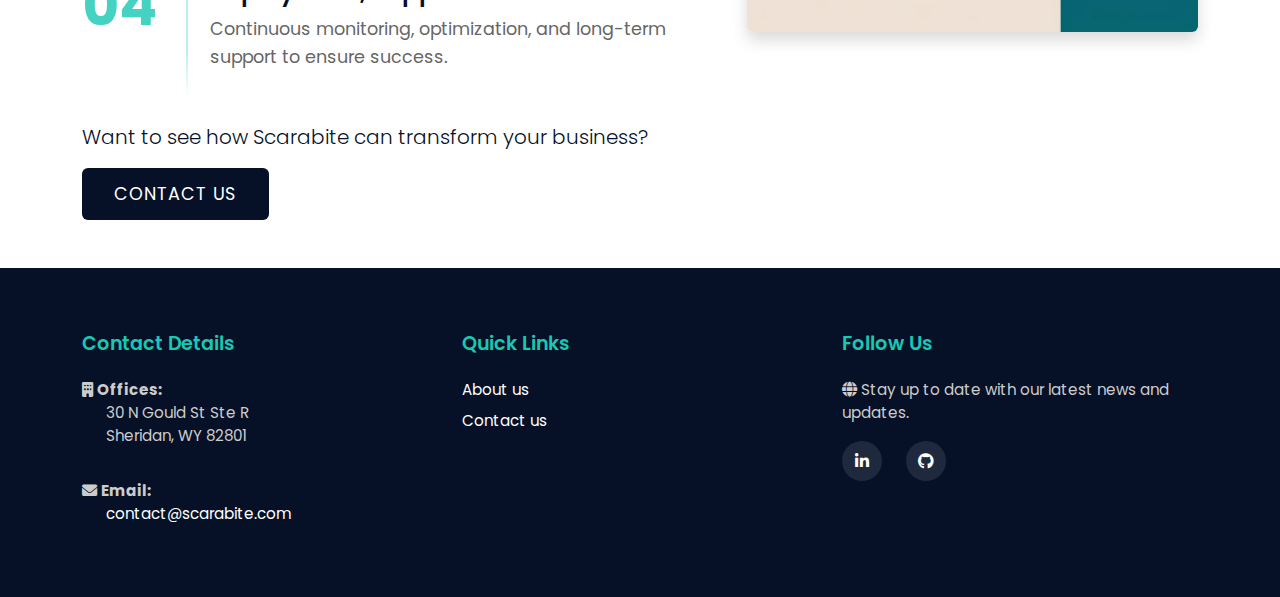
==== commit 77fd8101: "Revise core values and service descriptions for clarity and impact" ====
--- a/index.html
+++ b/index.html
@@ -4,7 +4,7 @@
 <head>
   <meta charset="UTF-8">
   <meta name="viewport" content="width=device-width, initial-scale=1.0">
-  <title> Scarabite | Home </title>
+  <title> Scarabite | Powering Intelligence </title>
   <head-content></head-content>
   <link rel="stylesheet" href="resources/css/main.css">
 
@@ -98,8 +98,7 @@
                 <h3>Expertise That Drives Innovation</h3>
                 <p>Our team consists of seasoned AI engineers, cloud architects, and data scientists with deep technical
                   expertise in automation, machine learning, and cloud infrastructure. We stay ahead of industry trends
-                  to
-                  provide state-of-the-art solutions that deliver real impact.</p>
+                  to provide state-of-the-art solutions that deliver real impact.</p>
               </div>
             </div>
           </div>
@@ -128,8 +127,8 @@
               <div class="feature-text">
                 <h3>Security & Compliance</h3>
                 <p>We build secure, compliant, and robust AI and cloud infrastructures that align with industry
-                  standards,
-                  ensuring your data is always protected.</p>
+                  standards. Our solutions incorporate advanced security protocols and regulatory compliance measures to
+                  ensure your data remains protected and trustworthy.</p>
               </div>
             </div>
           </div>
@@ -142,9 +141,9 @@
               </div>
               <div class="feature-text">
                 <h3>Scalable Solutions</h3>
-                <p>We develop solutions that adapt and scale with your business. Whether you're a startup or an
-                  enterprise,
-                  our AI and cloud-driven services are designed to optimize performance while reducing costs.</p>
+                <p>We develop solutions that adapt and scale with your business needs. Our cloud-native architecture
+                  ensures optimal performance as you grow, while our AI and automation services maximize efficiency and
+                  minimize operational costs.</p>
               </div>
             </div>
           </div>
@@ -166,13 +165,13 @@
             <div class="service-icon">
               <i class="fas fa-robot"></i>
             </div>
-            <h3>Generative AI</h3>
-            <ul class="service-list">
-              <li><i class="fas fa-check"></i>Content generation</li>
-              <li><i class="fas fa-check"></i>Conversational interfaces and summarizations</li>
-              <li><i class="fas fa-check"></i>Enhanced chat and search experience</li>
-              <li><i class="fas fa-check"></i>Ethical and responsible AI</li>
-              <li><i class="fas fa-check"></i>Domain-specific applications</li>
+            <h3>Advanced AI Systems</h3>
+            <ul class="service-list">
+              <li>Enterprise LLM Integration</li>
+              <li>Autonomous AI Agents</li>
+              <li>Multi-agent Orchestration</li>
+              <li>AI Tool Development</li>
+              <li>Cognitive Architecture Design</li>
             </ul>
           </div>
         </div>
@@ -181,13 +180,13 @@
             <div class="service-icon">
               <i class="fas fa-language"></i>
             </div>
-            <h3>Natural Language Processing</h3>
-            <ul class="service-list">
-              <li><i class="fas fa-check"></i>Virtual assistants and chatbots</li>
-              <li><i class="fas fa-check"></i>Sentiment analysis</li>
-              <li><i class="fas fa-check"></i>Named entity recognition</li>
-              <li><i class="fas fa-check"></i>Text analytics</li>
-              <li><i class="fas fa-check"></i>Language translation</li>
+            <h3>Language Intelligence</h3>
+            <ul class="service-list">
+              <li>RAG & Knowledge Systems</li>
+              <li>Semantic Search & Analysis</li>
+              <li>Document Understanding</li>
+              <li>Conversational Systems</li>
+              <li>Cross-lingual Processing</li>
             </ul>
           </div>
         </div>
@@ -196,13 +195,13 @@
             <div class="service-icon">
               <i class="fas fa-spider"></i>
             </div>
-            <h3>Web Crawling & Data Scraping</h3>
-            <ul class="service-list">
-              <li><i class="fas fa-check"></i>Automated data extraction</li>
-              <li><i class="fas fa-check"></i>Structured data formatting</li>
-              <li><i class="fas fa-check"></i>Anti-bot evasion</li>
-              <li><i class="fas fa-check"></i>Adaptive crawlers</li>
-              <li><i class="fas fa-check"></i>Compliance & ethics</li>
+            <h3>Data Extraction</h3>
+            <ul class="service-list">
+              <li>Intelligent web scraping</li>
+              <li>Structured data pipeline</li>
+              <li>Advanced proxy solutions</li>
+              <li>Real-time monitoring</li>
+              <li>Ethical data collection</li>
             </ul>
           </div>
         </div>
@@ -213,11 +212,11 @@
             </div>
             <h3>Data Pipeline Automation</h3>
             <ul class="service-list">
-              <li><i class="fas fa-check"></i>ETL workflows for data processing</li>
-              <li><i class="fas fa-check"></i>Multi-source data integration</li>
-              <li><i class="fas fa-check"></i>Automated validation</li>
-              <li><i class="fas fa-check"></i>Optimized performance</li>
-              <li><i class="fas fa-check"></i>Real-time alerts</li>
+              <li>Automated ETL workflows</li>
+              <li>Data integration & validation</li>
+              <li>Performance optimization</li>
+              <li>Real-time processing</li>
+              <li>Scalable architecture</li>
             </ul>
           </div>
         </div>
@@ -226,14 +225,13 @@
             <div class="service-icon">
               <i class="fas fa-code"></i>
             </div>
-            <h3>Custom Software Development</h3>
-            <ul class="service-list">
-              <li><i class="fas fa-check"></i>Full-Stack Application Development</li>
-              <li><i class="fas fa-check"></i>DevOps & Automation</li>
-              <li><i class="fas fa-check"></i>Model deployment</li>
-              <li><i class="fas fa-check"></i>Database architectures and API integrations</li>
-              <li><i class="fas fa-check"></i>CI/CD pipelines</li>
-              <li><i class="fas fa-check"></i>Cloud-native solutions</li>
+            <h3>Software Development</h3>
+            <ul class="service-list">
+              <li>Full-stack solutions</li>
+              <li>Cloud-native applications</li>
+              <li>API development</li>
+              <li>DevOps automation</li>
+              <li>Continuous deployment</li>
             </ul>
           </div>
         </div>
@@ -244,14 +242,11 @@
             </div>
             <h3>AWS Cloud Services</h3>
             <ul class="service-list">
-              <li><i class="fas fa-check"></i>Cloud Infrastructure</li>
-              <li><i class="fas fa-check"></i>Model Hosting</li>
-              <li><i class="fas fa-check"></i>Security optimization</li>
-              <li><i class="fas fa-check"></i>Scalable architecture</li>
-              <li><i class="fas fa-check"></i>Automated backups</li>
-              <li><i class="fas fa-check"></i>IAM & access control</li>
-              <li><i class="fas fa-check"></i>Performance monitoring</li>
-              <li><i class="fas fa-check"></i>Seamless cloud migration</li>
+              <li>Infrastructure design</li>
+              <li>Serverless architecture</li>
+              <li>Security & compliance</li>
+              <li>Cost optimization</li>
+              <li>24/7 monitoring</li>
             </ul>
           </div>
         </div>
--- a/resources/css/main.css
+++ b/resources/css/main.css
@@ -385,8 +385,8 @@
     margin-bottom: 2rem;
     transition: all 0.4s ease;
     position: relative;
-    overflow: hidden;
-    height: 200px;
+    overflow: visible;
+    height: 250px;
     display: flex;
     align-items: center;
 }
@@ -415,7 +415,7 @@
 
 .feature-content {
     display: flex;
-    align-items: center;
+    align-items: flex-start;
     gap: 2rem;
     height: 100%;
 }
@@ -430,6 +430,7 @@
     justify-content: center;
     flex-shrink: 0;
     transition: all 0.4s ease;
+    margin-top: 0.25rem;
 }
 
 .feature-icon-wrapper i {
@@ -444,19 +445,19 @@
 
 .feature-text {
     flex: 1;
-    height: 100%;
     display: flex;
     flex-direction: column;
-    justify-content: center;
+    justify-content: flex-start;
 }
 
 .feature-text h3 {
     font-size: 1.4rem;
     font-weight: 600;
     color: white;
-    margin-bottom: 1rem;
+    margin-bottom: 1.5rem;
     position: relative;
     padding-bottom: 15px;
+    line-height: 1.2;
 }
 
 .feature-text h3::after {
@@ -482,10 +483,10 @@
     text-align: justify;
     -webkit-hyphens: auto;
     hyphens: auto;
+    overflow: visible;
     display: -webkit-box;
-    -webkit-line-clamp: 4;
+    -webkit-line-clamp: 5;
     -webkit-box-orient: vertical;
-    overflow: hidden;
 }
 
 /* Services section */
@@ -548,14 +549,17 @@
 
 .service-card {
     background-color: white;
-    padding: 2.5rem;
-    border-radius: 15px;
-    box-shadow: 0 10px 30px rgba(0, 0, 0, 0.1);
+    padding: 1.5rem;
+    border-radius: 12px;
+    box-shadow: 0 8px 20px rgba(0, 0, 0, 0.08);
     height: 100%;
-    transition: all 0.4s cubic-bezier(0.165, 0.84, 0.44, 1);
+    transition: all 0.3s ease;
     position: relative;
     overflow: hidden;
     border: 1px solid rgba(0, 0, 0, 0.05);
+    display: flex;
+    flex-direction: column;
+    gap: 0.75rem;
 }
 
 .service-card::before {
@@ -564,16 +568,16 @@
     top: 0;
     left: 0;
     width: 100%;
-    height: 4px;
+    height: 3px;
     background: var(--brand-teal);
     transform: scaleX(0);
     transform-origin: left;
-    transition: transform 0.4s ease;
+    transition: transform 0.3s ease;
 }
 
 .service-card:hover {
-    transform: translateY(-10px);
-    box-shadow: 0 20px 40px rgba(0, 0, 0, 0.15);
+    transform: translateY(-5px);
+    box-shadow: 0 12px 25px rgba(0, 0, 0, 0.12);
 }
 
 .service-card:hover::before {
@@ -581,19 +585,19 @@
 }
 
 .service-icon {
-    width: 70px;
-    height: 70px;
+    width: 45px;
+    height: 45px;
     background: linear-gradient(135deg, var(--brand-teal) 0%, var(--neutral-beige) 100%);
-    border-radius: 50%;
+    border-radius: 10px;
     display: flex;
     align-items: center;
     justify-content: center;
-    margin-bottom: 1.5rem;
+    margin-bottom: 0.5rem;
     transition: all 0.3s ease;
 }
 
 .service-icon i {
-    font-size: 2rem;
+    font-size: 1.25rem;
     color: white;
 }
 
@@ -603,11 +607,11 @@
 
 .service-card h3 {
     color: var(--deep-blue);
-    font-size: 1.6rem;
+    font-size: 1.25rem;
     font-weight: 600;
-    margin-bottom: 1.5rem;
-    position: relative;
-    padding-bottom: 15px;
+    margin-bottom: 0.5rem;
+    position: relative;
+    padding-bottom: 8px;
 }
 
 .service-card h3::after {
@@ -615,42 +619,97 @@
     position: absolute;
     bottom: 0;
     left: 0;
-    width: 40px;
+    width: 30px;
     height: 2px;
     background: var(--brand-teal);
     transition: width 0.3s ease;
 }
 
 .service-card:hover h3::after {
-    width: 60px;
+    width: 50px;
 }
 
 .service-list {
     list-style: none;
     padding-left: 0;
-    margin-top: 1.5rem;
+    margin: 0;
+    display: flex;
+    flex-direction: column;
+    gap: 0.35rem;
 }
 
 .service-list li {
-    margin-bottom: 1rem;
-    position: relative;
-    padding-left: 2rem;
+    position: relative;
     color: #555;
-    font-size: 1.1rem;
-    line-height: 1.6;
+    font-size: 0.95rem;
+    line-height: 1.4;
     display: flex;
     align-items: center;
-}
-
-.service-list li i {
-    color: var(--brand-teal);
-    margin-right: 1rem;
-    font-size: 0.9rem;
-    transition: transform 0.3s ease;
-}
-
-.service-card:hover .service-list li i {
-    transform: translateX(5px);
+    padding: 0.35rem 0.6rem;
+    border-radius: 4px;
+    background: rgba(23, 200, 180, 0.03);
+    transition: all 0.3s ease;
+}
+
+.service-list li:hover {
+    background: rgba(23, 200, 180, 0.08);
+    transform: translateX(3px);
+}
+
+.service-list li::before {
+    content: '';
+    width: 4px;
+    height: 4px;
+    background: var(--brand-teal);
+    border-radius: 50%;
+    margin-right: 8px;
+    position: relative;
+    transition: all 0.3s ease;
+}
+
+.service-list li:hover::before {
+    transform: scale(1.5);
+    box-shadow: 0 0 8px var(--brand-teal);
+}
+
+.service-card:hover .service-list li {
+    animation: slideInFromLeft 0.4s ease forwards;
+    opacity: 0;
+}
+
+@keyframes slideInFromLeft {
+    0% {
+        transform: translateX(-8px);
+        opacity: 0;
+    }
+    100% {
+        transform: translateX(0);
+        opacity: 1;
+    }
+}
+
+.service-card:hover .service-list li:nth-child(1) { animation-delay: 0s; }
+.service-card:hover .service-list li:nth-child(2) { animation-delay: 0.08s; }
+.service-card:hover .service-list li:nth-child(3) { animation-delay: 0.16s; }
+.service-card:hover .service-list li:nth-child(4) { animation-delay: 0.24s; }
+.service-card:hover .service-list li:nth-child(5) { animation-delay: 0.32s; }
+.service-card:hover .service-list li:nth-child(6) { animation-delay: 0.4s; }
+
+@media (max-width: 768px) {
+    .service-card {
+        padding: 1.25rem;
+    }
+    
+    .service-list li {
+        font-size: 0.9rem;
+        padding: 0.3rem 0.5rem;
+    }
+    
+    .service-list li::before {
+        width: 3px;
+        height: 3px;
+        margin-right: 6px;
+    }
 }
 
 /* How We Work section */
@@ -955,24 +1014,24 @@
     }
 
     .service-card {
-        padding: 2rem;
-    }
-
+        padding: 1.75rem;
+    }
+
+    .service-list {
+        font-size: 0.95rem;
+    }
+    
     .service-icon {
-        width: 60px;
-        height: 60px;
+        width: 45px;
+        height: 45px;
     }
 
     .service-icon i {
-        font-size: 1.8rem;
+        font-size: 1.25rem;
     }
 
     .service-card h3 {
-        font-size: 1.4rem;
-    }
-
-    .service-list li {
-        font-size: 1rem;
+        font-size: 1.3rem;
     }
 
     .why-us {
@@ -1035,4 +1094,124 @@
     }
 
 
+}
+
+/* 404 Error Page */
+.error-container {
+    text-align: center;
+    padding: 100px 20px;
+    min-height: 70vh;
+    display: flex;
+    flex-direction: column;
+    justify-content: center;
+    align-items: center;
+    background: linear-gradient(135deg, #ffffff 0%, #f8f9fa 100%);
+    position: relative;
+    overflow: hidden;
+}
+
+.error-container::before {
+    content: '';
+    position: absolute;
+    top: 0;
+    right: -10%;
+    width: 100%;
+    height: 150%;
+    background-image: repeating-linear-gradient(45deg,
+            transparent,
+            transparent 2px,
+            rgba(6, 17, 39, 0.1) 2px,
+            rgba(6, 17, 39, 0.1) 3px);
+    -webkit-mask-image: radial-gradient(ellipse 80% 50% at 90% 20%,
+            black,
+            transparent);
+    mask-image: radial-gradient(ellipse 80% 50% at 90% 20%,
+            black,
+            transparent);
+}
+
+.error-code {
+    font-size: 120px;
+    color: var(--deep-blue);
+    margin-bottom: 20px;
+    font-weight: 700;
+    position: relative;
+    z-index: 1;
+    text-shadow: 2px 2px 4px rgba(0, 0, 0, 0.1);
+}
+
+.error-message {
+    font-size: 2.5rem;
+    color: var(--brand-teal);
+    margin-bottom: 30px;
+    font-weight: 600;
+    position: relative;
+    z-index: 1;
+}
+
+.error-container p {
+    font-size: 1.2rem;
+    color: #333;
+    margin-bottom: 40px;
+    max-width: 600px;
+    position: relative;
+    z-index: 1;
+}
+
+.helpful-links {
+    margin-top: 40px;
+    display: flex;
+    gap: 30px;
+    flex-wrap: wrap;
+    justify-content: center;
+    position: relative;
+    z-index: 1;
+}
+
+.helpful-links a {
+    color: var(--deep-blue);
+    text-decoration: none;
+    font-weight: 500;
+    transition: color 0.3s ease;
+    position: relative;
+    padding-bottom: 5px;
+}
+
+.helpful-links a::after {
+    content: '';
+    position: absolute;
+    bottom: 0;
+    left: 0;
+    width: 100%;
+    height: 2px;
+    background-color: var(--brand-teal);
+    transform: scaleX(0);
+    transition: transform 0.3s ease;
+}
+
+.helpful-links a:hover {
+    color: var(--brand-teal);
+}
+
+.helpful-links a:hover::after {
+    transform: scaleX(1);
+}
+
+@media (max-width: 768px) {
+    .error-code {
+        font-size: 80px;
+    }
+
+    .error-message {
+        font-size: 2rem;
+    }
+
+    .error-container p {
+        font-size: 1.1rem;
+    }
+
+    .helpful-links {
+        flex-direction: column;
+        gap: 20px;
+    }
 }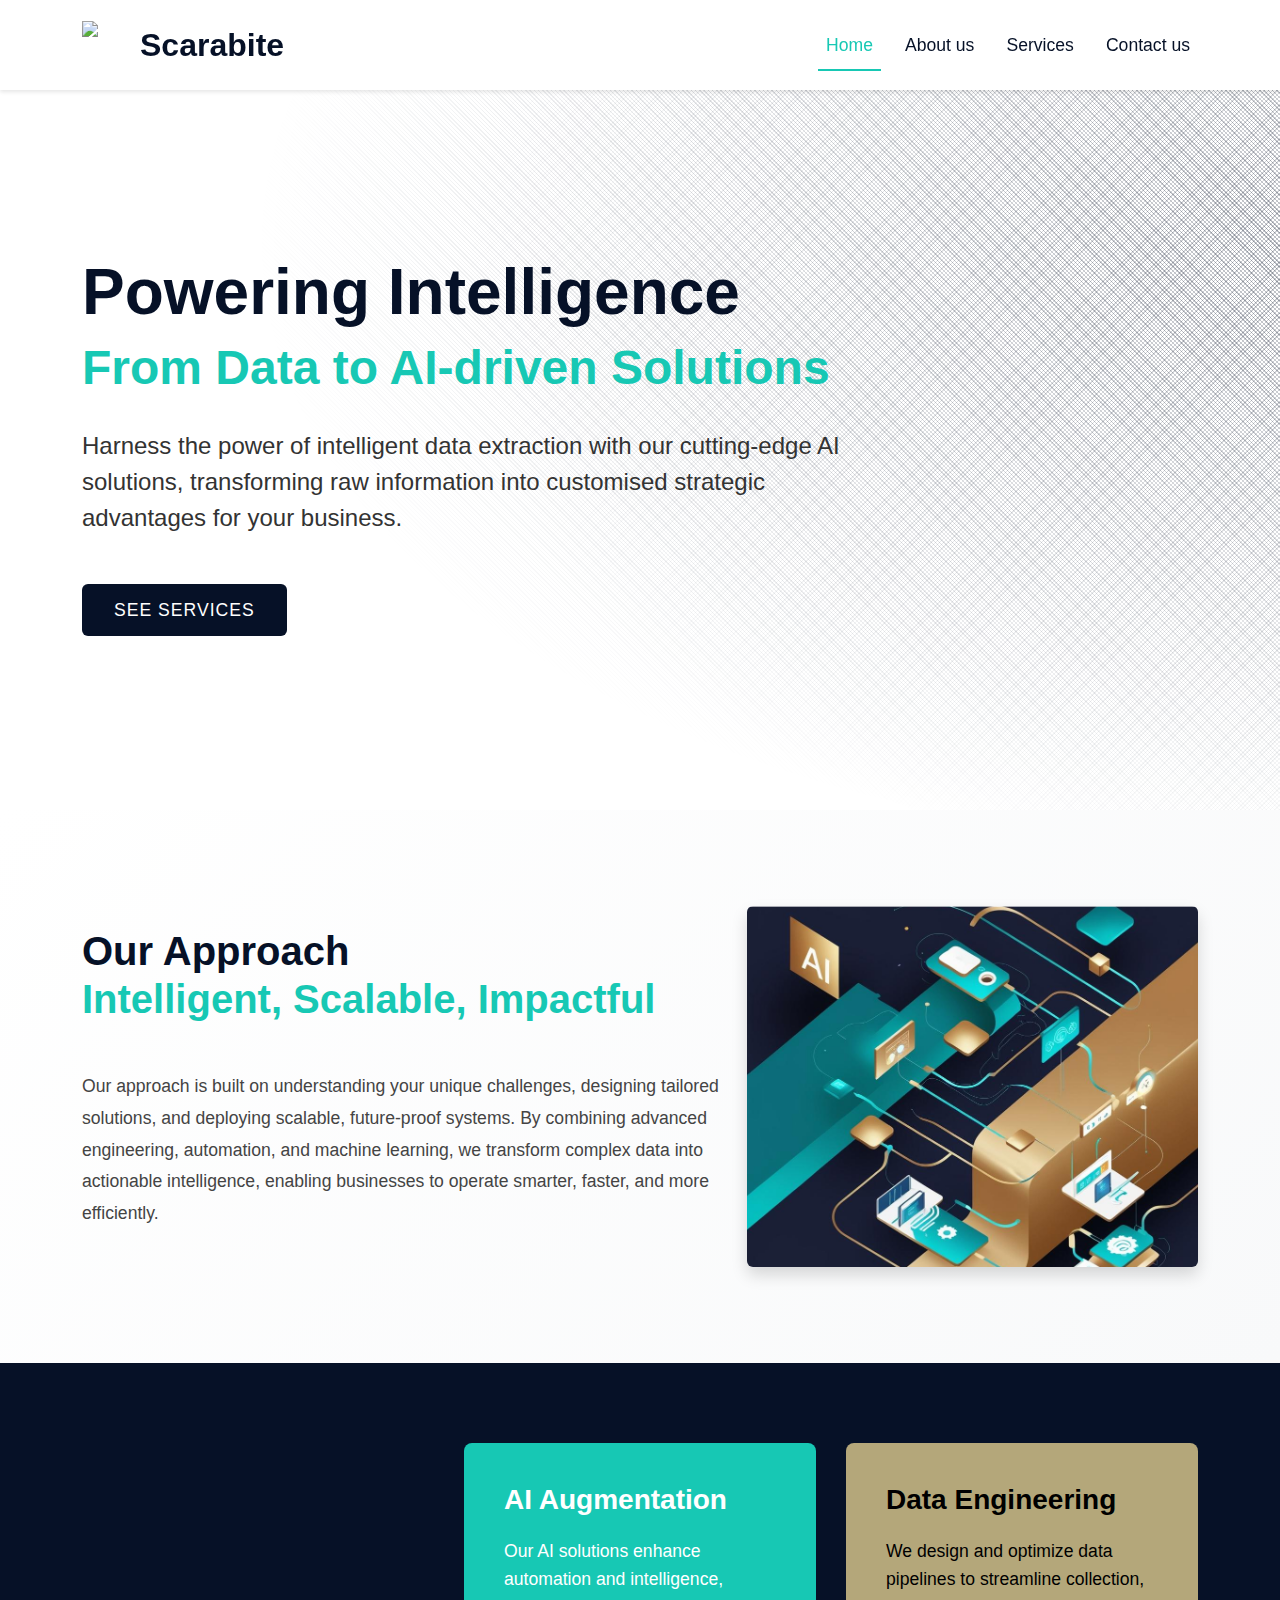
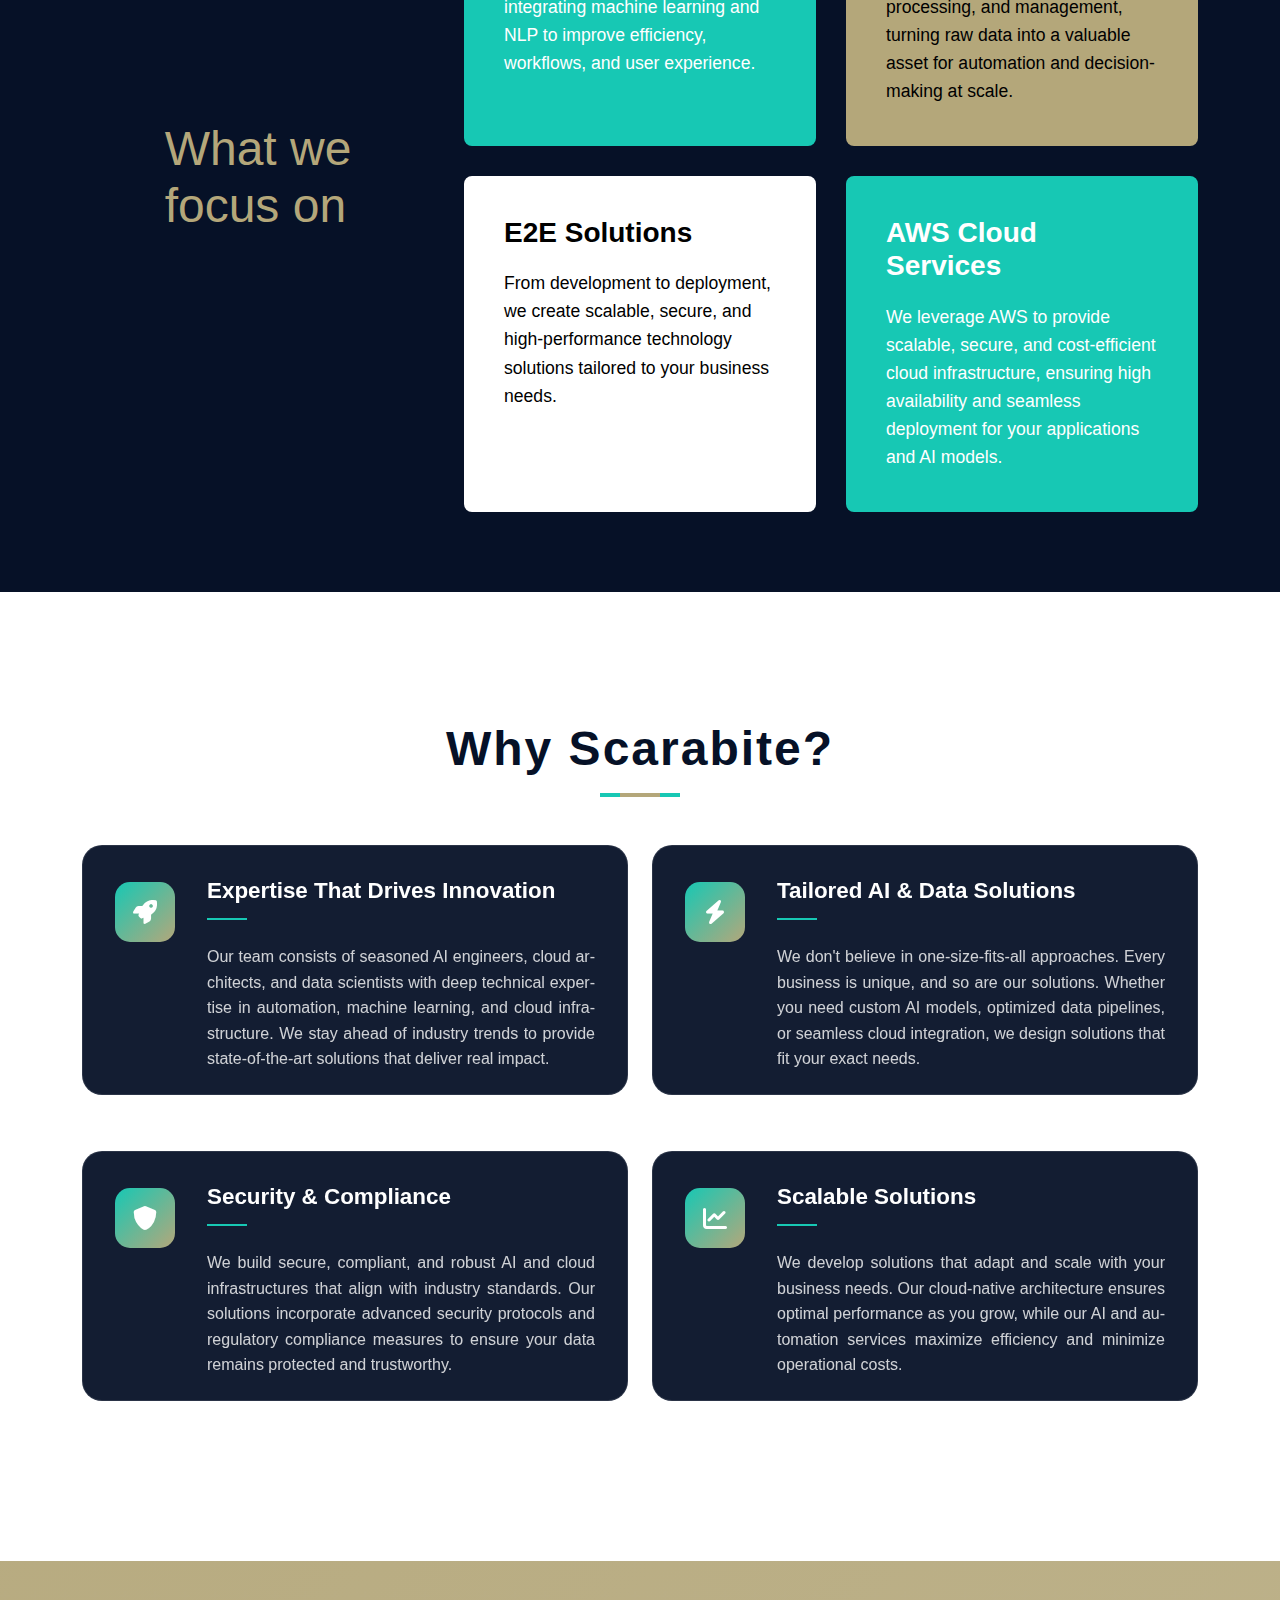
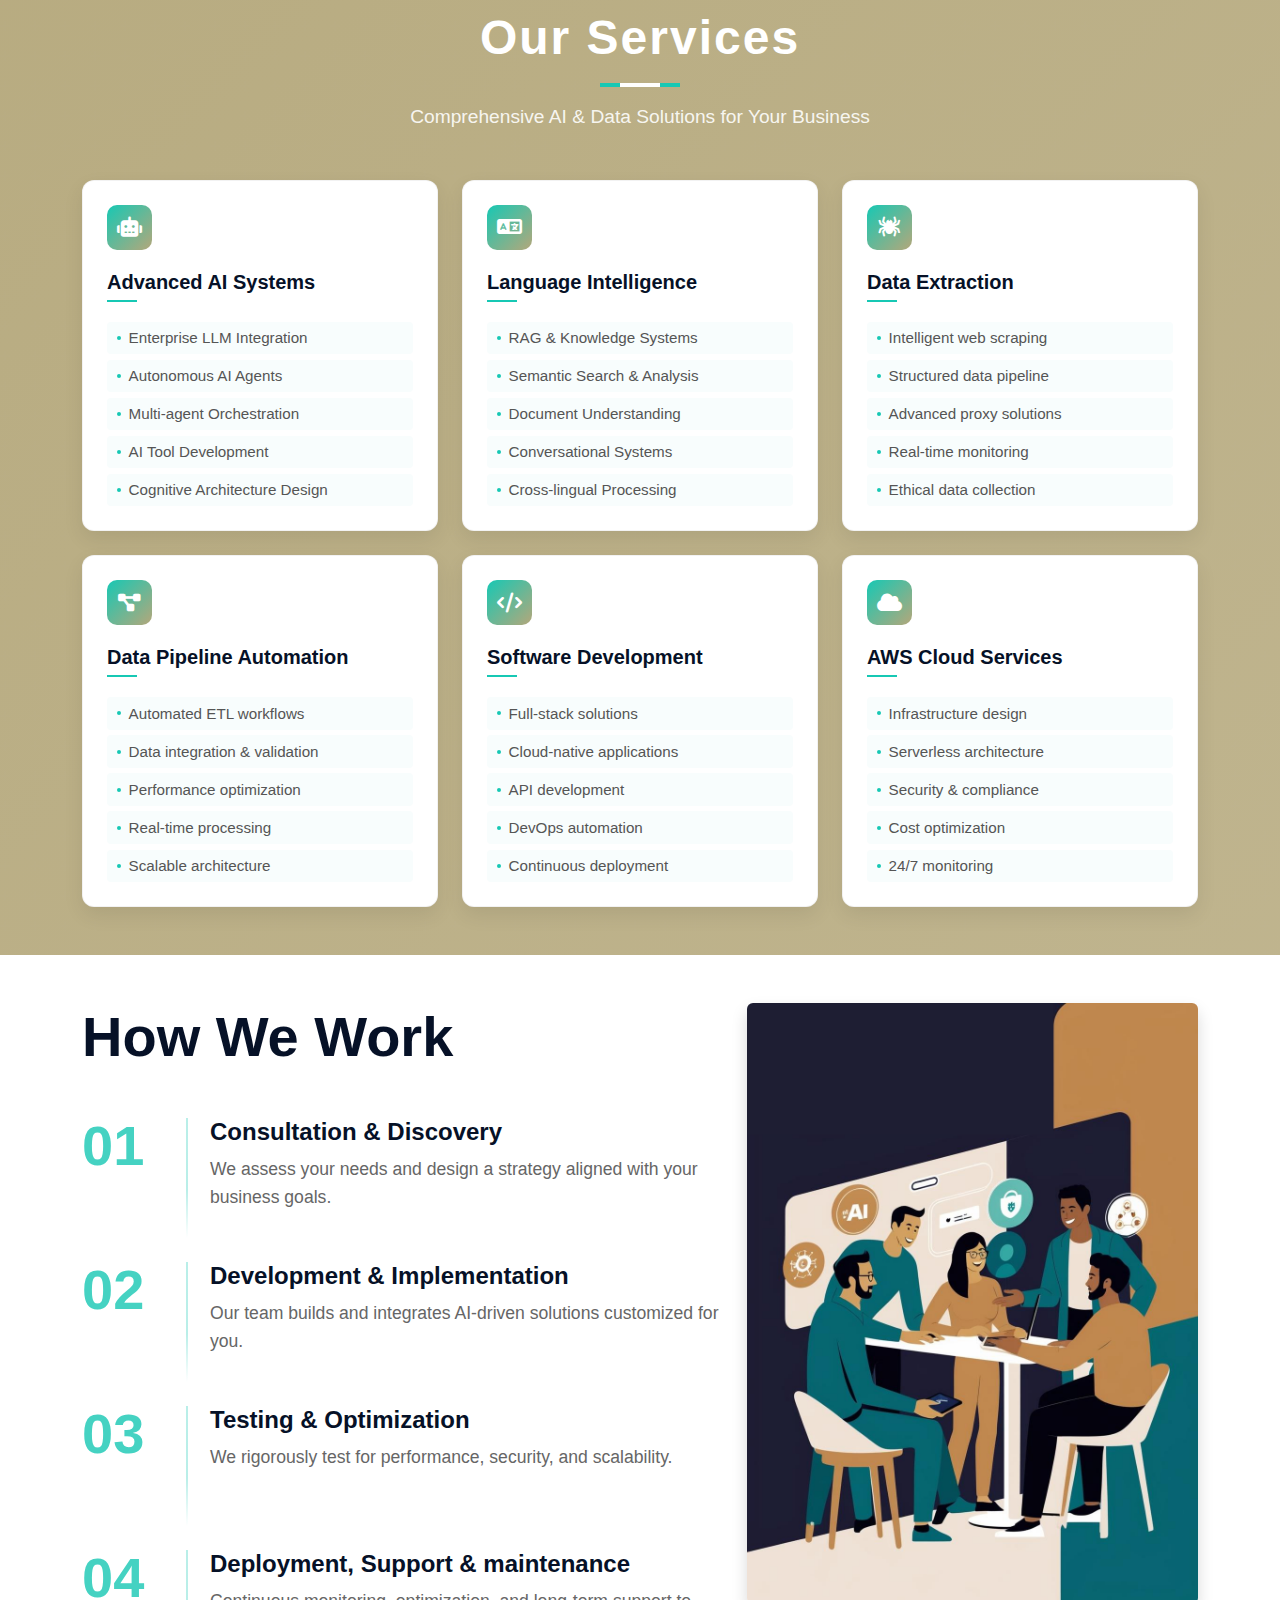
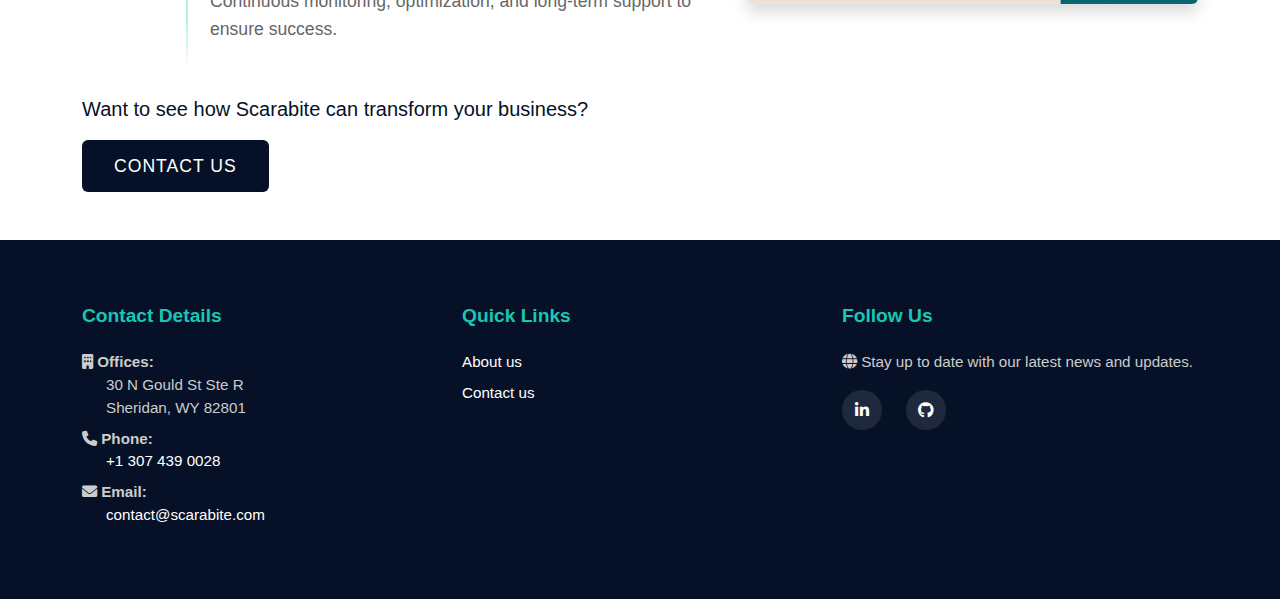
==== commit e17809d8: "Add phone contact information to contact.html and enhance CSS loading strategy in index.html and hea" ====
--- a/index.html
+++ b/index.html
@@ -5,9 +5,24 @@
   <meta charset="UTF-8">
   <meta name="viewport" content="width=device-width, initial-scale=1.0">
   <title> Scarabite | Powering Intelligence </title>
+  <!-- Critical CSS -->
+  <style>
+    body {
+      visibility: hidden;
+      opacity: 0;
+      transition: opacity 0.2s ease;
+    }
+
+    body.render {
+      visibility: visible;
+      opacity: 1;
+    }
+  </style>
+  <link rel="preload" href="resources/css/main.css" as="style" onload="this.onload=null;this.rel='stylesheet'">
+  <noscript>
+    <link rel="stylesheet" href="resources/css/main.css">
+  </noscript>
   <head-content></head-content>
-  <link rel="stylesheet" href="resources/css/main.css">
-
 </head>
 
 <body>
@@ -160,96 +175,7 @@
         <p class="section-subtitle">Comprehensive AI & Data Solutions for Your Business</p>
       </div>
       <div class="row g-4">
-        <div class="col-md-4">
-          <div class="service-card">
-            <div class="service-icon">
-              <i class="fas fa-robot"></i>
-            </div>
-            <h3>Advanced AI Systems</h3>
-            <ul class="service-list">
-              <li>Enterprise LLM Integration</li>
-              <li>Autonomous AI Agents</li>
-              <li>Multi-agent Orchestration</li>
-              <li>AI Tool Development</li>
-              <li>Cognitive Architecture Design</li>
-            </ul>
-          </div>
-        </div>
-        <div class="col-md-4">
-          <div class="service-card">
-            <div class="service-icon">
-              <i class="fas fa-language"></i>
-            </div>
-            <h3>Language Intelligence</h3>
-            <ul class="service-list">
-              <li>RAG & Knowledge Systems</li>
-              <li>Semantic Search & Analysis</li>
-              <li>Document Understanding</li>
-              <li>Conversational Systems</li>
-              <li>Cross-lingual Processing</li>
-            </ul>
-          </div>
-        </div>
-        <div class="col-md-4">
-          <div class="service-card">
-            <div class="service-icon">
-              <i class="fas fa-spider"></i>
-            </div>
-            <h3>Data Extraction</h3>
-            <ul class="service-list">
-              <li>Intelligent web scraping</li>
-              <li>Structured data pipeline</li>
-              <li>Advanced proxy solutions</li>
-              <li>Real-time monitoring</li>
-              <li>Ethical data collection</li>
-            </ul>
-          </div>
-        </div>
-        <div class="col-md-4">
-          <div class="service-card">
-            <div class="service-icon">
-              <i class="fas fa-project-diagram"></i>
-            </div>
-            <h3>Data Pipeline Automation</h3>
-            <ul class="service-list">
-              <li>Automated ETL workflows</li>
-              <li>Data integration & validation</li>
-              <li>Performance optimization</li>
-              <li>Real-time processing</li>
-              <li>Scalable architecture</li>
-            </ul>
-          </div>
-        </div>
-        <div class="col-md-4">
-          <div class="service-card">
-            <div class="service-icon">
-              <i class="fas fa-code"></i>
-            </div>
-            <h3>Software Development</h3>
-            <ul class="service-list">
-              <li>Full-stack solutions</li>
-              <li>Cloud-native applications</li>
-              <li>API development</li>
-              <li>DevOps automation</li>
-              <li>Continuous deployment</li>
-            </ul>
-          </div>
-        </div>
-        <div class="col-md-4">
-          <div class="service-card">
-            <div class="service-icon">
-              <i class="fas fa-cloud"></i>
-            </div>
-            <h3>AWS Cloud Services</h3>
-            <ul class="service-list">
-              <li>Infrastructure design</li>
-              <li>Serverless architecture</li>
-              <li>Security & compliance</li>
-              <li>Cost optimization</li>
-              <li>24/7 monitoring</li>
-            </ul>
-          </div>
-        </div>
+        <!-- Services will be populated here -->
       </div>
     </div>
   </section>
@@ -317,6 +243,12 @@
     function gtag() { dataLayer.push(arguments); }
     gtag('js', new Date());
   </script>
+  <script src="resources/js/services-data.js"></script>
+  <script>
+    document.addEventListener('DOMContentLoaded', function () {
+      populateServiceCards('services');
+    });
+  </script>
 </body>
 
 </html>